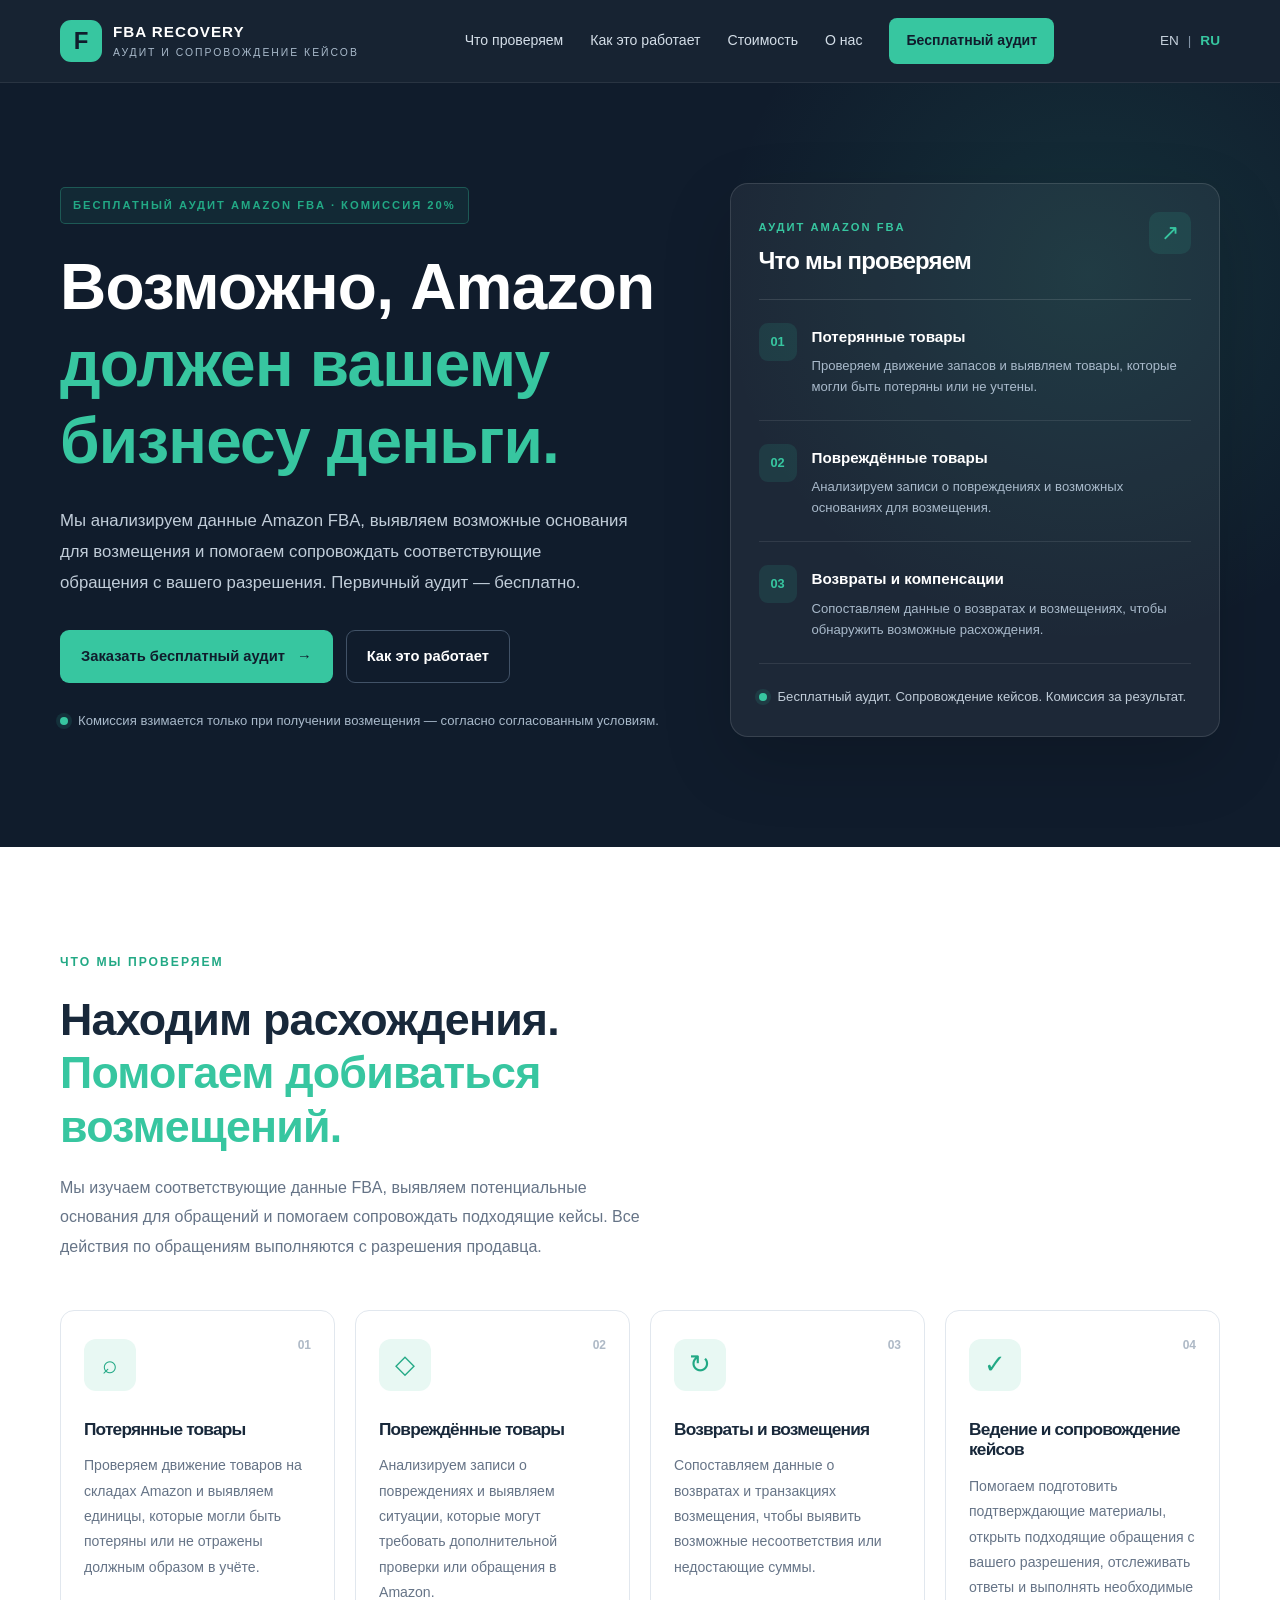
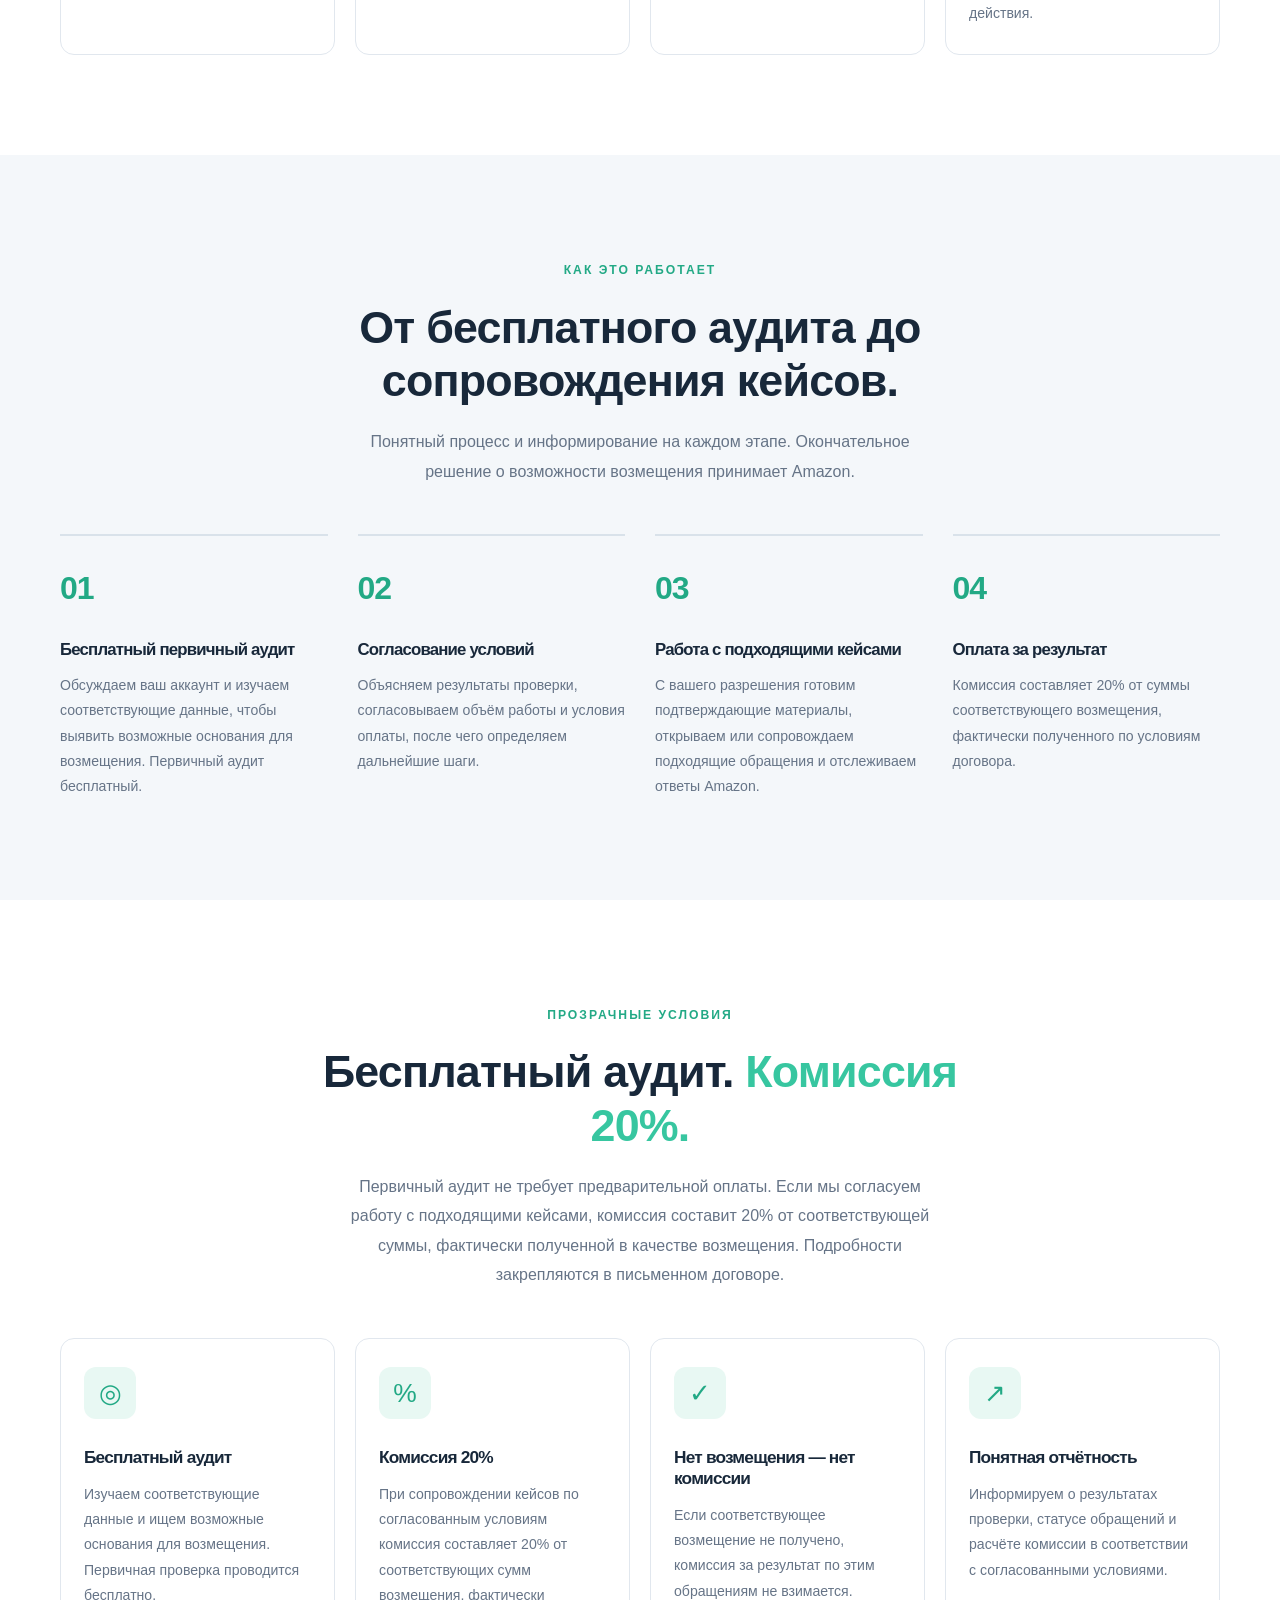
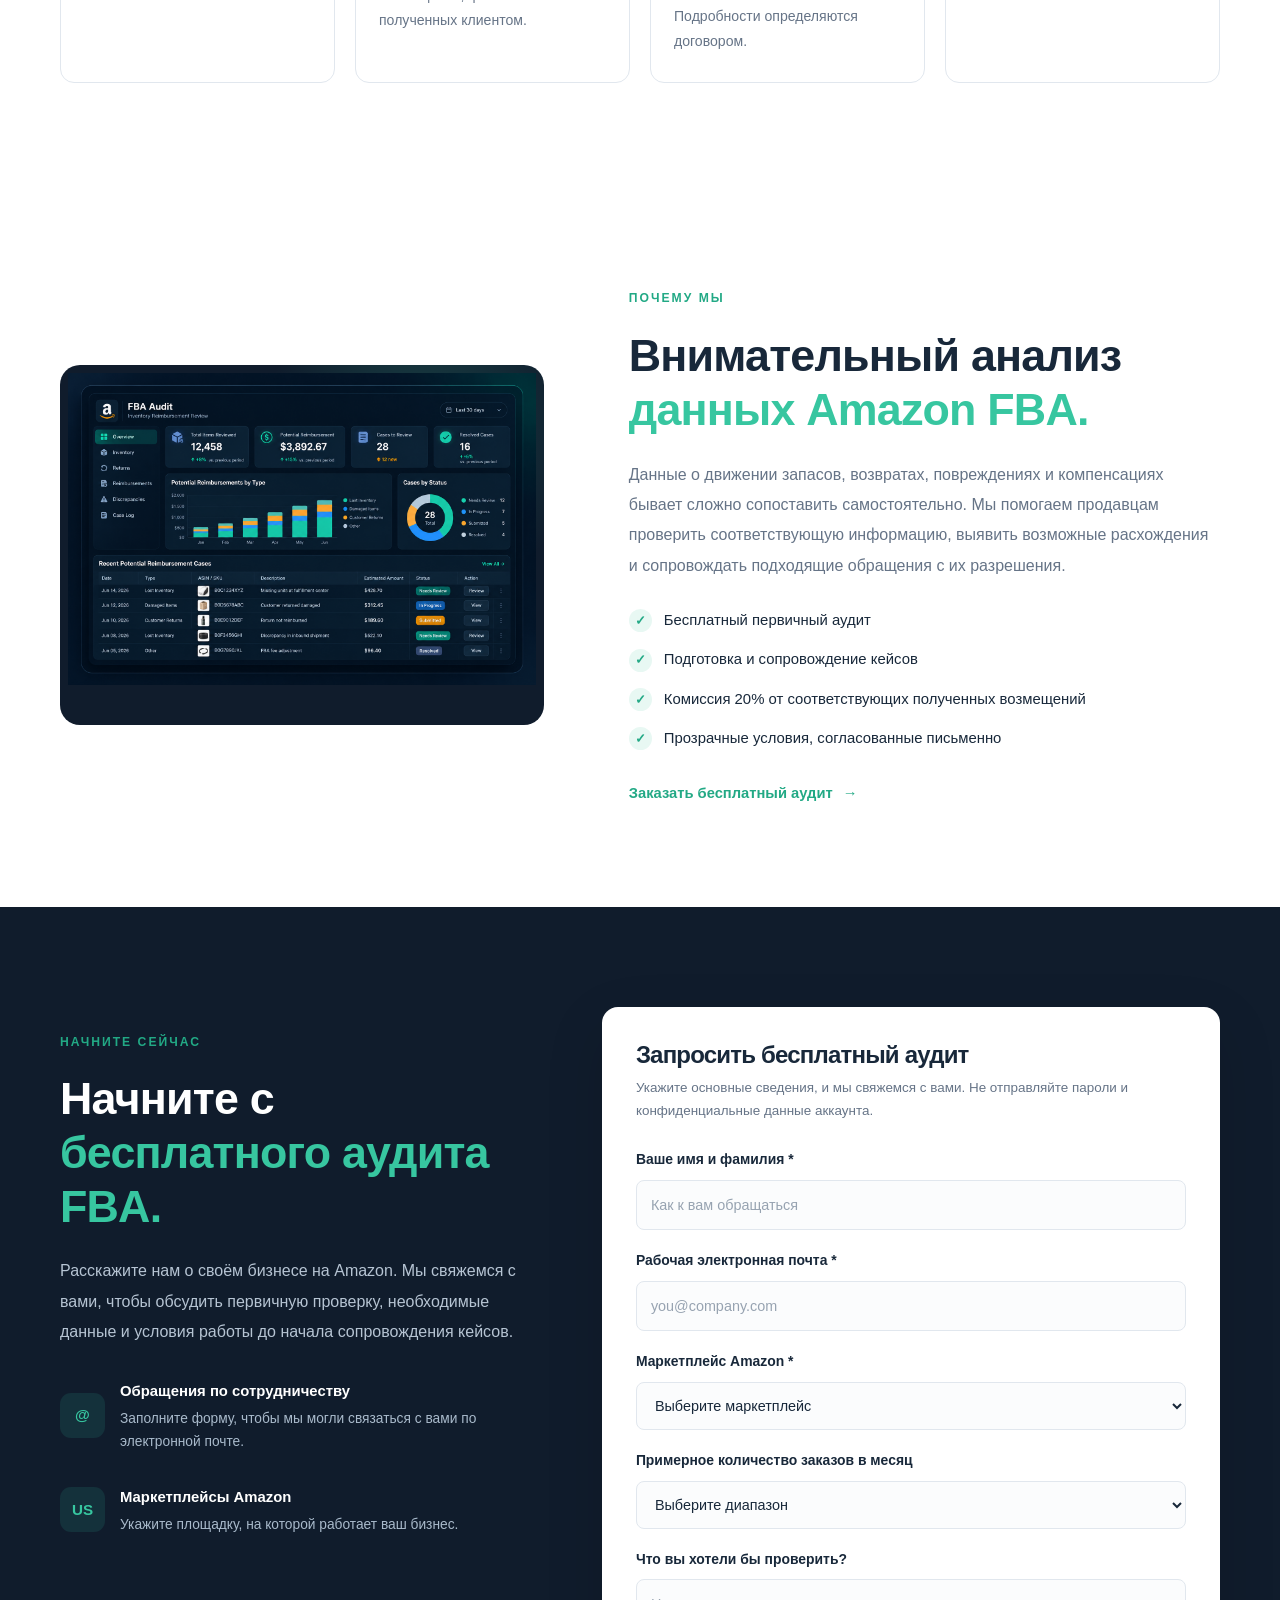
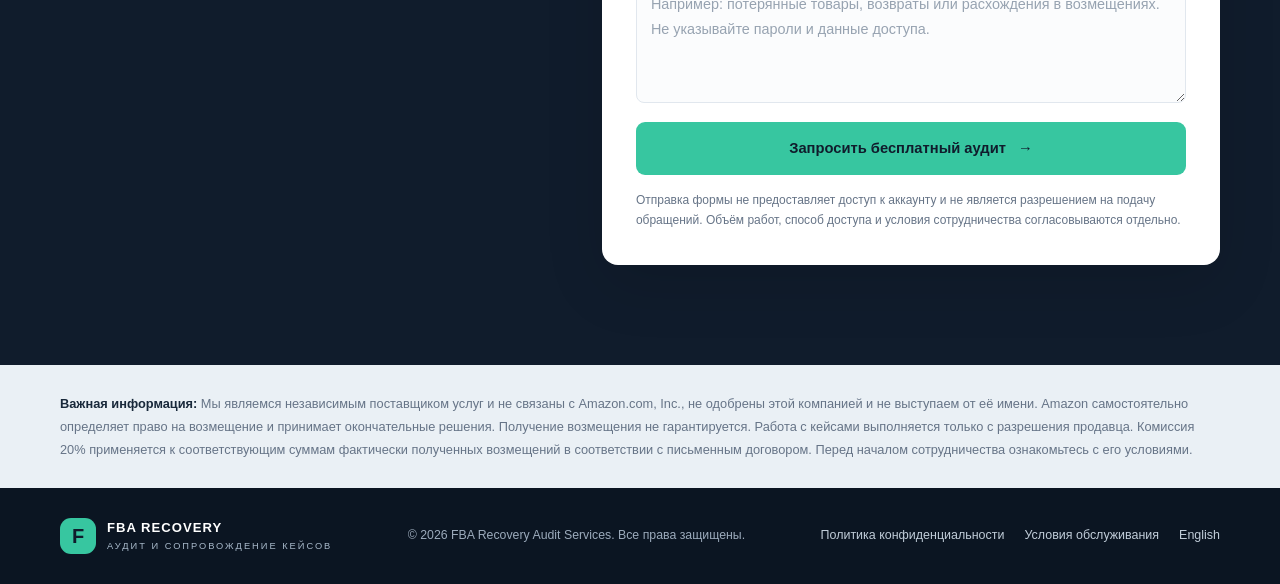
==== ru.html @ f64773dc "Initial commit" ====
<!DOCTYPE html>
<html lang="ru">
<head>
  <meta charset="UTF-8">
  <meta name="viewport" content="width=device-width, initial-scale=1.0">

  <title>Возмещение средств Amazon FBA | Бесплатный аудит</title>

  <meta
    name="description"
    content="Бесплатный аудит Amazon FBA на предмет возможных возмещений. Анализируем складские расхождения, помогаем готовить и сопровождать кейсы. Комиссия 20% от фактически полученного возмещения."
  >

  <meta name="theme-color" content="#101c2c">

  <link rel="stylesheet" href="style.css">
</head>

<body>

  <!-- HEADER -->
  <header class="header">
    <div class="container header__inner">

      <a href="ru.html" class="logo" aria-label="Главная страница FBA Recovery">
        <span class="logo__icon">F</span>

        <span class="logo__text">
          <strong>FBA RECOVERY</strong>
          <small>АУДИТ И СОПРОВОЖДЕНИЕ КЕЙСОВ</small>
        </span>
      </a>

      <nav class="nav" aria-label="Главная навигация">
        <a href="#services">Что проверяем</a>
        <a href="#process">Как это работает</a>
        <a href="#pricing">Стоимость</a>
        <a href="#about">О нас</a>
        <a href="#contact" class="nav__cta">Бесплатный аудит</a>
      </nav>

      <div class="language-switch" aria-label="Выбор языка">
        <a href="index.html">EN</a>

        <span>|</span>

        <a
          href="ru.html"
          class="language-switch__active"
          aria-current="page"
        >RU</a>
      </div>

    </div>
  </header>


  <main>

    <!-- HERO -->
    <section class="hero">
      <div class="container hero__grid">

        <div class="hero__content">

          <span class="eyebrow">
            БЕСПЛАТНЫЙ АУДИТ AMAZON FBA · КОМИССИЯ 20%
          </span>

          <h1>
            Возможно, Amazon
            <span>должен вашему бизнесу деньги.</span>
          </h1>

          <p class="hero__description">
            Мы анализируем данные Amazon FBA, выявляем возможные
            основания для возмещения и помогаем сопровождать
            соответствующие обращения с вашего разрешения.
            Первичный аудит — бесплатно.
          </p>

          <div class="hero__actions">
            <a href="#contact" class="button button--primary">
              Заказать бесплатный аудит
              <span aria-hidden="true">→</span>
            </a>

            <a href="#process" class="button button--secondary">
              Как это работает
            </a>
          </div>

          <div class="hero__note">
            <span class="status-dot"></span>

            Комиссия взимается только при получении
            возмещения — согласно согласованным условиям.
          </div>

        </div>


        <!-- AUDIT SUMMARY CARD -->
        <div class="hero-card">

          <div class="hero-card__top">
            <div>
              <span class="hero-card__label">
                АУДИТ AMAZON FBA
              </span>

              <h2>Что мы проверяем</h2>
            </div>

            <span class="hero-card__icon" aria-hidden="true">↗</span>
          </div>


          <div class="audit-item">
            <span class="audit-item__icon">01</span>

            <div class="audit-item__content">
              <strong>Потерянные товары</strong>

              <p>
                Проверяем движение запасов и выявляем товары,
                которые могли быть потеряны или не учтены.
              </p>
            </div>
          </div>


          <div class="audit-item">
            <span class="audit-item__icon">02</span>

            <div class="audit-item__content">
              <strong>Повреждённые товары</strong>

              <p>
                Анализируем записи о повреждениях и возможных
                основаниях для возмещения.
              </p>
            </div>
          </div>


          <div class="audit-item">
            <span class="audit-item__icon">03</span>

            <div class="audit-item__content">
              <strong>Возвраты и компенсации</strong>

              <p>
                Сопоставляем данные о возвратах и возмещениях,
                чтобы обнаружить возможные расхождения.
              </p>
            </div>
          </div>


          <div class="hero-card__footer">
            <span class="status-dot"></span>

            Бесплатный аудит. Сопровождение кейсов. Комиссия за результат.
          </div>

        </div>

      </div>

      
    
    </section>



    <!-- SERVICES -->
    <section class="section services" id="services">
      <div class="container">

        <div class="section-heading">
          <span class="eyebrow">ЧТО МЫ ПРОВЕРЯЕМ</span>

          <h2>
            Находим расхождения.
            <span>Помогаем добиваться возмещений.</span>
          </h2>

          <p>
            Мы изучаем соответствующие данные FBA, выявляем
            потенциальные основания для обращений и помогаем
            сопровождать подходящие кейсы. Все действия по
            обращениям выполняются с разрешения продавца.
          </p>
        </div>


        <div class="services__grid">

          <article class="service-card">
            <span class="service-card__number">01</span>

            <div class="service-card__icon" aria-hidden="true">⌕</div>

            <h3>Потерянные товары</h3>

            <p>
              Проверяем движение товаров на складах Amazon
              и выявляем единицы, которые могли быть потеряны
              или не отражены должным образом в учёте.
            </p>
          </article>


          <article class="service-card">
            <span class="service-card__number">02</span>

            <div class="service-card__icon" aria-hidden="true">◇</div>

            <h3>Повреждённые товары</h3>

            <p>
              Анализируем записи о повреждениях и выявляем
              ситуации, которые могут требовать дополнительной
              проверки или обращения в Amazon.
            </p>
          </article>


          <article class="service-card">
            <span class="service-card__number">03</span>

            <div class="service-card__icon" aria-hidden="true">↻</div>

            <h3>Возвраты и возмещения</h3>

            <p>
              Сопоставляем данные о возвратах и транзакциях
              возмещения, чтобы выявить возможные несоответствия
              или недостающие суммы.
            </p>
          </article>


          <article class="service-card">
            <span class="service-card__number">04</span>

            <div class="service-card__icon" aria-hidden="true">✓</div>

            <h3>Ведение и сопровождение кейсов</h3>

            <p>
              Помогаем подготовить подтверждающие материалы,
              открыть подходящие обращения с вашего разрешения,
              отслеживать ответы и выполнять необходимые действия.
            </p>
          </article>

        </div>
      </div>
    </section>



    <!-- HOW IT WORKS -->
    <section class="section process" id="process">
      <div class="container">

        <div class="section-heading section-heading--center">
          <span class="eyebrow">КАК ЭТО РАБОТАЕТ</span>

          <h2>От бесплатного аудита до сопровождения кейсов.</h2>

          <p>
            Понятный процесс и информирование на каждом этапе.
            Окончательное решение о возможности возмещения
            принимает Amazon.
          </p>
        </div>


        <div class="process__grid">

          <article class="process-step">
            <span class="process-step__number">01</span>

            <h3>Бесплатный первичный аудит</h3>

            <p>
              Обсуждаем ваш аккаунт и изучаем соответствующие
              данные, чтобы выявить возможные основания
              для возмещения. Первичный аудит бесплатный.
            </p>
          </article>


          <article class="process-step">
            <span class="process-step__number">02</span>

            <h3>Согласование условий</h3>

            <p>
              Объясняем результаты проверки, согласовываем
              объём работы и условия оплаты, после чего
              определяем дальнейшие шаги.
            </p>
          </article>


          <article class="process-step">
            <span class="process-step__number">03</span>

            <h3>Работа с подходящими кейсами</h3>

            <p>
              С вашего разрешения готовим подтверждающие
              материалы, открываем или сопровождаем подходящие
              обращения и отслеживаем ответы Amazon.
            </p>
          </article>


          <article class="process-step">
            <span class="process-step__number">04</span>

            <h3>Оплата за результат</h3>

            <p>
              Комиссия составляет 20% от суммы соответствующего
              возмещения, фактически полученного по условиям
              договора.
            </p>
          </article>

        </div>
      </div>
    </section>



    <!-- PRICING -->
    <section class="section services" id="pricing">
      <div class="container">

        <div class="section-heading section-heading--center">
          <span class="eyebrow">ПРОЗРАЧНЫЕ УСЛОВИЯ</span>

          <h2>
            Бесплатный аудит.
            <span>Комиссия 20%.</span>
          </h2>

          <p>
            Первичный аудит не требует предварительной оплаты.
            Если мы согласуем работу с подходящими кейсами,
            комиссия составит 20% от соответствующей суммы,
            фактически полученной в качестве возмещения.
            Подробности закрепляются в письменном договоре.
          </p>
        </div>


        <div class="services__grid">

          <article class="service-card">
            <div class="service-card__icon" aria-hidden="true">◎</div>

            <h3>Бесплатный аудит</h3>

            <p>
              Изучаем соответствующие данные и ищем возможные
              основания для возмещения. Первичная проверка
              проводится бесплатно.
            </p>
          </article>


          <article class="service-card">
            <div class="service-card__icon" aria-hidden="true">%</div>

            <h3>Комиссия 20%</h3>

            <p>
              При сопровождении кейсов по согласованным условиям
              комиссия составляет 20% от соответствующих сумм
              возмещения, фактически полученных клиентом.
            </p>
          </article>


          <article class="service-card">
            <div class="service-card__icon" aria-hidden="true">✓</div>

            <h3>Нет возмещения — нет комиссии</h3>

            <p>
              Если соответствующее возмещение не получено,
              комиссия за результат по этим обращениям
              не взимается. Подробности определяются договором.
            </p>
          </article>


          <article class="service-card">
            <div class="service-card__icon" aria-hidden="true">↗</div>

            <h3>Понятная отчётность</h3>

            <p>
              Информируем о результатах проверки, статусе
              обращений и расчёте комиссии в соответствии
              с согласованными условиями.
            </p>
          </article>

        </div>
      </div>
    </section>



    <!-- ABOUT -->
    <section class="section about" id="about">
      <div class="container about__grid">

        <div class="about__visual">
          <img
            src="images/Audit.png"
            alt="Иллюстрация аналитической панели для аудита возмещений Amazon FBA"
            class="about__image"
            loading="lazy"
          >
        </div>


        <div class="about__content">

          <span class="eyebrow">ПОЧЕМУ МЫ</span>

          <h2>
            Внимательный анализ
            <span>данных Amazon FBA.</span>
          </h2>

          <p>
            Данные о движении запасов, возвратах, повреждениях
            и компенсациях бывает сложно сопоставить самостоятельно.
            Мы помогаем продавцам проверить соответствующую
            информацию, выявить возможные расхождения и
            сопровождать подходящие обращения с их разрешения.
          </p>


          <ul class="benefits-list">
            <li>
              <span class="benefits-list__check">✓</span>
              Бесплатный первичный аудит
            </li>

            <li>
              <span class="benefits-list__check">✓</span>
              Подготовка и сопровождение кейсов
            </li>

            <li>
              <span class="benefits-list__check">✓</span>
              Комиссия 20% от соответствующих полученных возмещений
            </li>

            <li>
              <span class="benefits-list__check">✓</span>
              Прозрачные условия, согласованные письменно
            </li>
          </ul>


          <a href="#contact" class="text-link">
            Заказать бесплатный аудит
            <span aria-hidden="true">→</span>
          </a>

        </div>
      </div>
    </section>



    <!-- CONTACT -->
    <section class="section contact" id="contact">
      <div class="container contact__grid">

        <div class="contact__content">

          <span class="eyebrow">НАЧНИТЕ СЕЙЧАС</span>

          <h2>
            Начните с
            <span>бесплатного аудита FBA.</span>
          </h2>

          <p>
            Расскажите нам о своём бизнесе на Amazon.
            Мы свяжемся с вами, чтобы обсудить первичную
            проверку, необходимые данные и условия работы
            до начала сопровождения кейсов.
          </p>


          <div class="contact__detail">
            <span class="contact__detail-icon" aria-hidden="true">@</span>

            <div>
              <strong>Обращения по сотрудничеству</strong>

              <p>
                Заполните форму, чтобы мы могли связаться
                с вами по электронной почте.
              </p>
            </div>
          </div>


          <div class="contact__detail">
            <span class="contact__detail-icon" aria-hidden="true">US</span>

            <div>
              <strong>Маркетплейсы Amazon</strong>

              <p>
                Укажите площадку, на которой работает ваш бизнес.
              </p>
            </div>
          </div>

        </div>



        <form
          class="contact-form"
          name="audit-inquiry-ru"
          method="POST"
          data-netlify="true"
          action="/thank-you.html"
        >

          <input
            type="hidden"
            name="form-name"
            value="audit-inquiry-ru"
          >

          <h3>Запросить бесплатный аудит</h3>

          <p class="contact-form__intro">
            Укажите основные сведения, и мы свяжемся с вами.
            Не отправляйте пароли и конфиденциальные данные аккаунта.
          </p>


          <div class="form-group">
            <label for="name">Ваше имя и фамилия *</label>

            <input
              type="text"
              id="name"
              name="name"
              placeholder="Как к вам обращаться"
              autocomplete="name"
              required
            >
          </div>


          <div class="form-group">
            <label for="email">Рабочая электронная почта *</label>

            <input
              type="email"
              id="email"
              name="email"
              placeholder="you@company.com"
              autocomplete="email"
              required
            >
          </div>


          <div class="form-group">
            <label for="marketplace">Маркетплейс Amazon *</label>

            <select id="marketplace" name="marketplace" required>
              <option value="" disabled selected>
                Выберите маркетплейс
              </option>

              <option value="Amazon US">Amazon США</option>
              <option value="Amazon Canada">Amazon Канада</option>
              <option value="Amazon Europe">Amazon Европа</option>
              <option value="Other">Другой</option>
            </select>
          </div>


          <div class="form-group">
            <label for="volume">
              Примерное количество заказов в месяц
            </label>

            <select id="volume" name="monthly-order-volume">
              <option value="">Выберите диапазон</option>
              <option value="Under 500">Менее 500 заказов</option>
              <option value="500-2000">От 500 до 2 000 заказов</option>
              <option value="2000+">Более 2 000 заказов</option>
            </select>
          </div>


          <div class="form-group">
            <label for="message">
              Что вы хотели бы проверить?
            </label>

            <textarea
              id="message"
              name="message"
              rows="4"
              placeholder="Например: потерянные товары, возвраты или расхождения в возмещениях. Не указывайте пароли и данные доступа."
            ></textarea>
          </div>


          <button
            type="submit"
            class="button button--primary button--full"
          >
            Запросить бесплатный аудит
            <span aria-hidden="true">→</span>
          </button>


          <p class="contact-form__privacy">
            Отправка формы не предоставляет доступ к аккаунту
            и не является разрешением на подачу обращений.
            Объём работ, способ доступа и условия сотрудничества
            согласовываются отдельно.
          </p>

        </form>

      </div>
    </section>



    <!-- DISCLAIMER -->
    <section class="disclaimer">
      <div class="container">

        <p>
          <strong>Важная информация:</strong>
          Мы являемся независимым поставщиком услуг и не связаны
          с Amazon.com, Inc., не одобрены этой компанией и не
          выступаем от её имени. Amazon самостоятельно определяет
          право на возмещение и принимает окончательные решения.
          Получение возмещения не гарантируется. Работа с кейсами
          выполняется только с разрешения продавца. Комиссия 20%
          применяется к соответствующим суммам фактически полученных
          возмещений в соответствии с письменным договором.
          Перед началом сотрудничества ознакомьтесь с его условиями.
        </p>

      </div>
    </section>

  </main>



  <!-- FOOTER -->
  <footer class="footer">
    <div class="container footer__inner">

      <a
        href="ru.html"
        class="logo logo--footer"
        aria-label="Главная страница FBA Recovery"
      >
        <span class="logo__icon">F</span>

        <span class="logo__text">
          <strong>FBA RECOVERY</strong>
          <small>АУДИТ И СОПРОВОЖДЕНИЕ КЕЙСОВ</small>
        </span>
      </a>


      <p class="footer__copyright">
        © <span id="year">2026</span>
        FBA Recovery Audit Services. Все права защищены.
      </p>


      <div class="footer__links">
        <a href="privacy-policy.html">Политика конфиденциальности</a>
        <a href="terms.html">Условия обслуживания</a>
        <a href="index.html">English</a>
      </div>

    </div>
  </footer>



  <script>
    document.getElementById("year").textContent =
      new Date().getFullYear();
  </script>
<script src="main.js"></script>
</body>
</html>
---- style.css ----
/* =========================
   1. Variables and reset
========================= */

:root {
  --color-bg: #101c2c;
  --color-bg-light: #16263a;
  --color-primary: #37c6a0;
  --color-primary-dark: #22a985;
  --color-text: #18283a;
  --color-muted: #667487;
  --color-white: #ffffff;
  --color-light: #f4f7fa;
  --color-border: #e1e7ee;

  --container-width: 1160px;
  --radius: 14px;
  --shadow: 0 12px 36px rgba(16, 28, 44, 0.08);
}

* {
  margin: 0;
  padding: 0;
  box-sizing: border-box;
}

html {
  scroll-behavior: smooth;
  scroll-padding-top: 90px;
}

body {
  font-family: Inter, -apple-system, BlinkMacSystemFont, "Segoe UI",
    Roboto, Arial, sans-serif;
  color: var(--color-text);
  background: var(--color-white);
  line-height: 1.7;
  -webkit-font-smoothing: antialiased;
}

a {
  color: inherit;
  text-decoration: none;
}

button,
input,
select,
textarea {
  font: inherit;
}

button,
a,
input,
select,
textarea {
  -webkit-tap-highlight-color: transparent;
}

button:focus-visible,
a:focus-visible,
input:focus-visible,
select:focus-visible,
textarea:focus-visible {
  outline: 3px solid rgba(55, 198, 160, 0.6);
  outline-offset: 3px;
}

img {
  display: block;
  max-width: 100%;
}

.container {
  width: min(var(--container-width), calc(100% - 48px));
  margin-inline: auto;
}

.section {
  padding: 100px 0;
}

.eyebrow {
  display: inline-block;
  color: var(--color-primary-dark);
  font-size: 0.76rem;
  font-weight: 800;
  letter-spacing: 2px;
  text-transform: uppercase;
  margin-bottom: 20px;
}

h1,
h2,
h3 {
  line-height: 1.2;
  letter-spacing: -0.8px;
}

h1 {
  font-size: clamp(2.6rem, 5vw, 4.35rem);
  font-weight: 800;
}

h2 {
  font-size: clamp(2rem, 3.5vw, 3rem);
  font-weight: 750;
}

h3 {
  font-size: 1.2rem;
  font-weight: 700;
}

p {
  color: var(--color-muted);
}

h1 span,
h2 span {
  color: var(--color-primary);
}

/* =========================
   2. Header
========================= */

.header {
  position: sticky;
  top: 0;
  z-index: 100;
  background: rgba(16, 28, 44, 0.97);
  backdrop-filter: blur(12px);
  border-bottom: 1px solid rgba(255, 255, 255, 0.08);
}

.header__inner {
  min-height: 82px;
  display: flex;
  align-items: center;
  justify-content: space-between;
  gap: 28px;
}

.logo {
  display: inline-flex;
  align-items: center;
  gap: 11px;
  flex-shrink: 0;
}

.logo__icon {
  width: 42px;
  height: 42px;
  display: grid;
  place-items: center;
  border-radius: 11px;
  background: var(--color-primary);
  color: var(--color-bg);
  font-size: 1.5rem;
  font-weight: 900;
}

.logo__text {
  display: flex;
  flex-direction: column;
  line-height: 1.3;
}

.logo__text strong {
  color: var(--color-white);
  font-size: 0.95rem;
  letter-spacing: 1px;
}

.logo__text small {
  margin-top: 4px;
  color: #a9bacb;
  font-size: 0.65rem;
  letter-spacing: 2px;
}

.nav {
  display: flex;
  align-items: center;
  gap: 27px;
}

.nav a {
  color: #d4dee8;
  font-size: 0.88rem;
  transition: color 0.2s ease;
}

.nav a:hover {
  color: var(--color-primary);
}

.nav .nav__cta {
  padding: 11px 17px;
  color: var(--color-bg);
  background: var(--color-primary);
  border-radius: 8px;
  font-weight: 700;
}

.nav .nav__cta:hover {
  color: var(--color-bg);
  background: #65dbbc;
}

.language-switch {
  display: flex;
  align-items: center;
  gap: 9px;
  color: #8192a5;
  font-size: 0.85rem;
  flex-shrink: 0;
}

.language-switch a {
  color: #c5d0dc;
}

.language-switch a:hover,
.language-switch .language-switch__active {
  color: var(--color-primary);
  font-weight: 800;
}

/* =========================
   3. Hero
========================= */

.hero {
  padding: 100px 0 110px;
  color: var(--color-white);
  background:
    radial-gradient(
      circle at 85% 25%,
      rgba(55, 198, 160, 0.12),
      transparent 30%
    ),
    var(--color-bg);
  overflow: hidden;
}

.hero__grid {
  display: grid;
  grid-template-columns: 1.1fr 0.9fr;
  align-items: center;
  gap: 70px;
}

.hero .eyebrow {
  padding: 8px 12px;
  border: 1px solid rgba(55, 198, 160, 0.3);
  border-radius: 5px;
  background: rgba(55, 198, 160, 0.08);
  font-size: 0.7rem;
  margin-bottom: 25px;
}

.hero h1 {
  max-width: 680px;
}

.hero__description {
  max-width: 570px;
  margin-top: 25px;
  color: #c1cdd9;
  font-size: 1.05rem;
  line-height: 1.85;
}

.hero__actions {
  display: flex;
  flex-wrap: wrap;
  gap: 13px;
  margin-top: 32px;
}

.button {
  display: inline-flex;
  align-items: center;
  justify-content: center;
  gap: 12px;
  min-height: 50px;
  padding: 13px 20px;
  border: 1px solid transparent;
  border-radius: 9px;
  font-size: 0.92rem;
  font-weight: 750;
  cursor: pointer;
  transition:
    transform 0.2s ease,
    background 0.2s ease,
    border-color 0.2s ease;
}

.button:hover {
  transform: translateY(-2px);
}

.button--primary {
  background: var(--color-primary);
  color: var(--color-bg);
}

.button--primary:hover {
  background: #65dbbc;
}

.button--secondary {
  color: var(--color-white);
  border-color: #415267;
  background: transparent;
}

.button--secondary:hover {
  border-color: var(--color-primary);
}

.button--full {
  width: 100%;
}

.hero__note {
  display: flex;
  align-items: center;
  gap: 10px;
  margin-top: 27px;
  color: #a9bacb;
  font-size: 0.82rem;
}

.status-dot {
  width: 8px;
  height: 8px;
  flex-shrink: 0;
  border-radius: 50%;
  background: var(--color-primary);
  box-shadow: 0 0 0 4px rgba(55, 198, 160, 0.12);
}

/* Hero audit card */

.hero-card {
  padding: 28px;
  border: 1px solid rgba(255, 255, 255, 0.12);
  border-radius: 18px;
  background: rgba(255, 255, 255, 0.055);
  box-shadow: 0 25px 70px rgba(0, 0, 0, 0.16);
}

.hero-card__top {
  display: flex;
  align-items: flex-start;
  justify-content: space-between;
  padding-bottom: 23px;
  border-bottom: 1px solid rgba(255, 255, 255, 0.12);
}

.hero-card__label {
  color: var(--color-primary);
  font-size: 0.7rem;
  font-weight: 800;
  letter-spacing: 2px;
}

.hero-card__top h2 {
  margin-top: 8px;
  font-size: 1.5rem;
  color: var(--color-white);
}

.hero-card__icon {
  display: grid;
  place-items: center;
  width: 42px;
  height: 42px;
  border-radius: 10px;
  background: rgba(55, 198, 160, 0.12);
  color: var(--color-primary);
  font-size: 1.4rem;
}

.audit-item {
  display: flex;
  align-items: flex-start;
  gap: 15px;
  padding: 23px 0;
  border-bottom: 1px solid rgba(255, 255, 255, 0.09);
}

.audit-item__icon {
  display: grid;
  place-items: center;
  width: 38px;
  height: 38px;
  flex-shrink: 0;
  border-radius: 9px;
  background: rgba(55, 198, 160, 0.12);
  color: var(--color-primary);
  font-size: 0.8rem;
  font-weight: 800;
}

.audit-item__content strong {
  color: var(--color-white);
  font-size: 0.95rem;
}

.audit-item__content p {
  margin-top: 5px;
  color: #a9bacb;
  font-size: 0.82rem;
  line-height: 1.6;
}

.hero-card__footer {
  display: flex;
  align-items: center;
  gap: 11px;
  padding-top: 22px;
  color: #c1cdd9;
  font-size: 0.82rem;
}

/* =========================
   4. Section headings
========================= */

.section-heading {
  max-width: 690px;
  margin-bottom: 48px;
}

.section-heading h2 {
  margin-bottom: 19px;
}

.section-heading > p {
  max-width: 600px;
  font-size: 1rem;
  line-height: 1.85;
}

.section-heading--center {
  margin-inline: auto;
  text-align: center;
}

.section-heading--center > p {
  margin-inline: auto;
}

/* =========================
   5. Services
========================= */

.services {
  background: var(--color-white);
}

.services__grid {
  display: grid;
  grid-template-columns: repeat(4, minmax(0, 1fr));
  gap: 20px;
}

.service-card {
  position: relative;
  min-height: 275px;
  padding: 28px 23px;
  border: 1px solid var(--color-border);
  border-radius: var(--radius);
  background: var(--color-white);
  transition:
    transform 0.25s ease,
    box-shadow 0.25s ease,
    border-color 0.25s ease;
}

.service-card:hover {
  transform: translateY(-5px);
  border-color: rgba(55, 198, 160, 0.7);
  box-shadow: var(--shadow);
}

.service-card__number {
  position: absolute;
  top: 24px;
  right: 23px;
  color: #aeb9c6;
  font-size: 0.75rem;
  font-weight: 800;
}

.service-card__icon {
  display: grid;
  place-items: center;
  width: 52px;
  height: 52px;
  margin-bottom: 28px;
  border-radius: 12px;
  background: #e8f8f3;
  color: var(--color-primary-dark);
  font-size: 1.65rem;
}

.service-card h3 {
  margin-bottom: 14px;
  font-size: 1.08rem;
}

.service-card p {
  font-size: 0.88rem;
  line-height: 1.8;
}

/* =========================
   6. Process
========================= */

.process {
  background: var(--color-light);
}

.process__grid {
  display: grid;
  grid-template-columns: repeat(4, minmax(0, 1fr));
  gap: 30px;
}

.process-step {
  position: relative;
  padding-top: 25px;
  border-top: 2px solid #d9e2ea;
}

.process-step__number {
  display: inline-block;
  margin-bottom: 24px;
  color: var(--color-primary-dark);
  font-size: 2rem;
  font-weight: 850;
  letter-spacing: -1px;
}

.process-step h3 {
  margin-bottom: 13px;
  font-size: 1.05rem;
}

.process-step p {
  font-size: 0.88rem;
  line-height: 1.8;
}

/* =========================
   7. About
========================= */

.about {
  background: var(--color-white);
}

.about__grid {
  display: grid;
  grid-template-columns: 0.9fr 1.1fr;
  align-items: center;
  gap: 85px;
}

.about__visual {
  min-height: 360px;
  padding: 8px;
  border-radius: 20px;
  background:
    radial-gradient(
      circle at 75% 20%,
      rgba(55, 198, 160, 0.23),
      transparent 35%
    ),
    var(--color-bg);
}

.about__visual-inner {
  min-height: 354px;
  display: flex;
  flex-direction: column;
  align-items: center;
  justify-content: center;
  border: 1px solid rgba(255, 255, 255, 0.16);
  border-radius: 13px;
}

.about__symbol {
  display: grid;
  place-items: center;
  width: 115px;
  height: 115px;
  border-radius: 28px;
  background: var(--color-primary);
  color: var(--color-bg);
  font-size: 5rem;
  font-weight: 900;
  box-shadow: 0 15px 45px rgba(55, 198, 160, 0.18);
}



.about__content h2 {
  margin-bottom: 23px;
}

.about__content > p {
  margin-bottom: 27px;
  line-height: 1.9;
}

.benefits-list {
  display: grid;
  gap: 14px;
  margin-bottom: 28px;
  list-style: none;
}

.benefits-list li {
  display: flex;
  align-items: center;
  gap: 12px;
  font-size: 0.93rem;
}

.benefits-list__check {
  display: grid;
  place-items: center;
  width: 23px;
  height: 23px;
  flex-shrink: 0;
  border-radius: 50%;
  background: #e8f8f3;
  color: var(--color-primary-dark);
  font-size: 0.8rem;
  font-weight: 800;
}

.text-link {
  display: inline-flex;
  align-items: center;
  gap: 10px;
  color: var(--color-primary-dark);
  font-size: 0.92rem;
  font-weight: 800;
}

.text-link:hover {
  color: var(--color-text);
}

/* =========================
   8. Contact
========================= */

.contact {
  background: var(--color-bg);
}

.contact__grid {
  display: grid;
  grid-template-columns: 0.85fr 1.15fr;
  align-items: start;
  gap: 85px;
}

.contact__content {
  padding-top: 20px;
}

.contact__content h2 {
  color: var(--color-white);
  margin-bottom: 23px;
}

.contact__content > p {
  color: #b6c4d3;
  line-height: 1.9;
}

.contact__detail {
  display: flex;
  align-items: center;
  gap: 15px;
  margin-top: 29px;
}

.contact__detail-icon {
  display: grid;
  place-items: center;
  width: 45px;
  height: 45px;
  flex-shrink: 0;
  border-radius: 11px;
  background: rgba(55, 198, 160, 0.12);
  color: var(--color-primary);
  font-size: 0.95rem;
  font-weight: 800;
}

.contact__detail strong {
  color: var(--color-white);
  font-size: 0.93rem;
}

.contact__detail p {
  margin-top: 3px;
  color: #a9bacb;
  font-size: 0.86rem;
}

/* Contact form */

.contact-form {
  padding: 34px;
  border-radius: 16px;
  background: var(--color-white);
  box-shadow: 0 20px 60px rgba(0, 0, 0, 0.12);
}

.contact-form h3 {
  font-size: 1.5rem;
}

.contact-form__intro {
  margin-top: 8px;
  margin-bottom: 25px;
  font-size: 0.84rem;
}

.form-group {
  display: flex;
  flex-direction: column;
  gap: 8px;
  margin-bottom: 19px;
}

.form-group label {
  color: var(--color-text);
  font-size: 0.87rem;
  font-weight: 700;
}

.form-group input,
.form-group select,
.form-group textarea {
  width: 100%;
  min-height: 48px;
  padding: 12px 14px;
  border: 1px solid var(--color-border);
  border-radius: 8px;
  background: #fbfcfd;
  color: var(--color-text);
  font-size: 0.9rem;
  transition:
    border-color 0.2s ease,
    box-shadow 0.2s ease;
}

.form-group input::placeholder,
.form-group textarea::placeholder {
  color: #97a3b1;
}

.form-group input:focus,
.form-group select:focus,
.form-group textarea:focus {
  outline: none;
  border-color: var(--color-primary-dark);
  box-shadow: 0 0 0 3px rgba(55, 198, 160, 0.12);
}

.form-group textarea {
  resize: vertical;
  min-height: 110px;
}

.contact-form__privacy {
  margin-top: 15px;
  font-size: 0.75rem;
  line-height: 1.7;
}

/* =========================
   9. Disclaimer
========================= */

.disclaimer {
  padding: 27px 0;
  background: #eaf0f5;
}

.disclaimer p {
  font-size: 0.8rem;
  line-height: 1.8;
}

.disclaimer strong {
  color: var(--color-text);
}

/* =========================
   10. Footer
========================= */

.footer {
  padding: 30px 0;
  background: #0b1522;
}

.footer__inner {
  display: flex;
  align-items: center;
  justify-content: space-between;
  gap: 25px;
  flex-wrap: wrap;
}

.logo--footer .logo__icon {
  width: 36px;
  height: 36px;
  font-size: 1.25rem;
}

.logo--footer .logo__text strong {
  font-size: 0.82rem;
}

.logo--footer .logo__text small {
  font-size: 0.58rem;
}

.footer__copyright {
  color: #9cabbc;
  font-size: 0.77rem;
}

.footer__links {
  display: flex;
  gap: 20px;
  flex-wrap: wrap;
}

.footer__links a {
  color: #c1cdd9;
  font-size: 0.78rem;
  transition: color 0.2s ease;
}

.footer__links a:hover {
  color: var(--color-primary);
}

/* =========================
   11. Responsive design
========================= */

@media (max-width: 1050px) {
  .nav {
    gap: 16px;
  }

  .nav a {
    font-size: 0.82rem;
  }

  .hero__grid {
    gap: 40px;
  }

  .services__grid {
    grid-template-columns: repeat(2, minmax(0, 1fr));
  }

  .about__grid,
  .contact__grid {
    gap: 45px;
  }
}

@media (max-width: 800px) {
  .header__inner {
    min-height: 75px;
    gap: 14px;
  }

  .nav {
    display: none;
  }

  .hero {
    padding: 75px 0 80px;
  }

  .hero__grid {
    grid-template-columns: 1fr;
    gap: 45px;
  }

  .hero__content {
    max-width: 650px;
  }

  .hero-card {
    max-width: 600px;
    width: 100%;
  }

  .section {
    padding: 75px 0;
  }

  .process__grid {
    grid-template-columns: repeat(2, minmax(0, 1fr));
    gap: 35px 25px;
  }

  .about__grid,
  .contact__grid {
    grid-template-columns: 1fr;
    gap: 40px;
  }

  .about__visual {
    min-height: 320px;
  }

  .about__visual-inner {
    min-height: 284px;
  }

  .contact__content {
    padding-top: 0;
  }

  .contact-form {
    max-width: 650px;
    width: 100%;
  }
}

@media (max-width: 520px) {
  .container {
    width: calc(100% - 32px);
  }

  .header__inner {
    min-height: 70px;
  }

  .logo {
    gap: 8px;
  }

  .logo__icon {
    width: 36px;
    height: 36px;
    font-size: 1.25rem;
  }

  .logo__text strong {
    font-size: 0.78rem;
  }

  .logo__text small {
    font-size: 0.56rem;
    letter-spacing: 1.5px;
  }

  .language-switch {
    gap: 6px;
    font-size: 0.8rem;
  }

  .hero {
    padding: 60px 0;
  }

  h1 {
    font-size: clamp(2.3rem, 10vw, 3.1rem);
  }

  h2 {
    font-size: 2rem;
  }

  .hero__description {
    font-size: 0.95rem;
  }

  .hero__actions {
    flex-direction: column;
  }

  .hero__actions .button {
    width: 100%;
  }

  .hero-card {
    padding: 21px;
  }

  .services__grid,
  .process__grid {
    grid-template-columns: 1fr;
  }

  .service-card {
    min-height: auto;
  }

  .section-heading {
    margin-bottom: 35px;
  }

 
.about__visual {
  min-width: 0;
  overflow: hidden;
  border-radius: 20px;
  background: var(--color-bg);
  box-shadow: 0 20px 50px rgba(16, 28, 44, 0.12);
}

.about__image {
  display: block;
  width: 100%;
  height: auto;
  object-fit: contain;
  border-radius: inherit;
}


  .contact-form {
    padding: 23px 18px;
  }

  .footer__inner {
    flex-direction: column;
    align-items: flex-start;
  }

  .footer__links {
    gap: 13px;
  }
}

/* =========================
   12. Reduced motion
========================= */

@media (prefers-reduced-motion: reduce) {
  *,
  *::before,
  *::after {
    scroll-behavior: auto !important;
    transition-duration: 0.01ms !important;
    animation-duration: 0.01ms !important;
  }
}



/* Back to Top */
.back-to-top {
  position: fixed;
  right: 28px;
  bottom: 28px;
  z-index: 9999;

  display: flex;
  align-items: center;
  justify-content: center;

  width: 48px;
  height: 48px;
  padding: 0;

  border: 1px solid rgba(55, 198, 160, 0.6);
  border-radius: 50%;
  background: #37c6a0;
  color: #101c2c;

  font-size: 28px;
  font-weight: 600;
  line-height: 1;

  cursor: pointer;
  box-shadow: 0 4px 18px rgba(0, 0, 0, 0.25);

  opacity: 0;
  visibility: hidden;
  pointer-events: none;
  transform: translateY(12px);

  transition:
    opacity 0.3s ease,
    visibility 0.3s ease,
    transform 0.3s ease,
    background 0.3s ease;
}

.back-to-top.is-visible {
  opacity: 1;
  visibility: visible;
  pointer-events: auto;
  transform: translateY(0);
}

.back-to-top:hover {
  background: #ffffff;
}

.back-to-top:focus-visible {
  outline: 3px solid #ffffff;
  outline-offset: 4px;
}

@media (max-width: 600px) {
  .back-to-top {
    right: 16px;
    bottom: 18px;
    width: 44px;
    height: 44px;
    font-size: 25px;
  }
}

@media (prefers-reduced-motion: reduce) {
  .back-to-top {
    transition: none;
  }
}
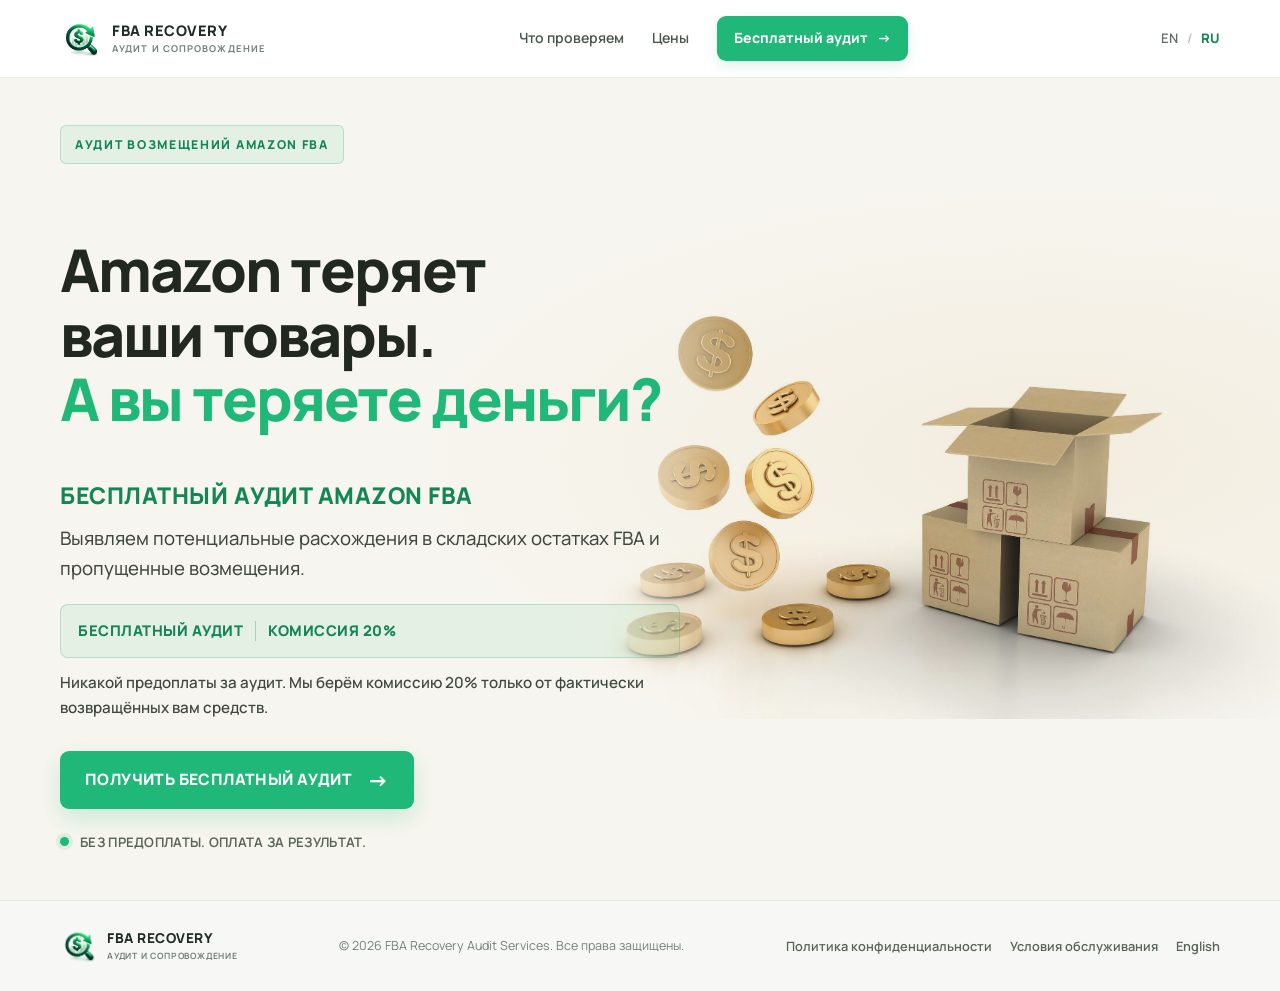
==== commit 5550ecf0: "Поменяла структуру" ====
--- a/ru.html
+++ b/ru.html
@@ -5,718 +5,175 @@
   <meta charset="UTF-8">
   <meta name="viewport" content="width=device-width, initial-scale=1.0">
 
-  <title>Возмещение средств Amazon FBA | Бесплатный аудит</title>
+  <title>Возврат средств Amazon FBA | Бесплатный аудит</title>
 
   <meta
     name="description"
-    content="Бесплатный аудит Amazon FBA на предмет возможных возмещений. Анализируем складские расхождения, помогаем готовить и сопровождать кейсы. Комиссия 20% от фактически полученного возмещения."
+    content="Бесплатный аудит возмещений Amazon FBA. Выявляем потенциальные расхождения в складских остатках и пропущенные возмещения, помогаем подготовить обращения и сопровождаем их рассмотрение с вашего разрешения. Комиссия — 20% от фактически возвращённых средств."
   >
 
   <meta name="theme-color" content="#101c2c">
 
+  <link rel="preconnect" href="https://fonts.googleapis.com">
+  <link rel="preconnect" href="https://fonts.gstatic.com" crossorigin>
+
+  <link
+    href="https://fonts.googleapis.com/css2?family=Manrope:wght@400;500;600;700;800&display=swap"
+    rel="stylesheet"
+  >
+
+  <link rel="stylesheet" href="Styles/hero.css">
   <link rel="stylesheet" href="style.css">
 </head>
 
 <body>
 
-  <!-- HEADER -->
-  <header class="header">
-    <div class="container header__inner">
+<header class="header">
+  <div class="container header__inner">
 
-      <a href="ru.html" class="logo" aria-label="Главная страница FBA Recovery">
-        <span class="logo__icon">F</span>
+    <a href="ru.html" class="logo" aria-label="Главная — FBA Recovery">
+      <img
+        src="images/logo-audit.png"
+        alt=""
+        class="logo__image"
+        aria-hidden="true"
+      >
 
-        <span class="logo__text">
-          <strong>FBA RECOVERY</strong>
-          <small>АУДИТ И СОПРОВОЖДЕНИЕ КЕЙСОВ</small>
+      <span class="logo__text">
+        <strong>FBA RECOVERY</strong>
+        <small>АУДИТ И СОПРОВОЖДЕНИЕ</small>
+      </span>
+    </a>
+
+    <nav class="nav" aria-label="Главная навигация">
+      <a href="services-process.html">Что проверяем</a>
+      <a href="pricing.html">Цены</a>
+      <a href="contact.html" class="nav__cta">
+        Бесплатный аудит
+        <span aria-hidden="true">→</span>
+      </a>
+    </nav>
+
+    <div class="language-switch" aria-label="Выбор языка">
+      <a href="index.html">EN</a>
+      <span aria-hidden="true">/</span>
+      <a
+        href="ru.html"
+        class="language-switch__active"
+        aria-current="page"
+      >RU</a>
+    </div>
+
+  </div>
+</header>
+
+<main>
+
+  <section class="hero">
+    <div class="container hero__inner">
+
+      <div class="hero__content">
+
+        <span class="eyebrow">
+          АУДИТ ВОЗМЕЩЕНИЙ AMAZON FBA
         </span>
-      </a>
 
-      <nav class="nav" aria-label="Главная навигация">
-        <a href="#services">Что проверяем</a>
-        <a href="#process">Как это работает</a>
-        <a href="#pricing">Стоимость</a>
-        <a href="#about">О нас</a>
-        <a href="#contact" class="nav__cta">Бесплатный аудит</a>
-      </nav>
+        <h1 class="hero__title">
+          Amazon теряет ваши товары. 
+          <span>А вы теряете деньги?</span>
+        </h1>
 
-      <div class="language-switch" aria-label="Выбор языка">
-        <a href="index.html">EN</a>
+        <div class="hero__offer">
 
-        <span>|</span>
+          <h2 class="hero__offer-title">
+            БЕСПЛАТНЫЙ АУДИТ AMAZON FBA
+          </h2>
 
-        <a
-          href="ru.html"
-          class="language-switch__active"
-          aria-current="page"
-        >RU</a>
-      </div>
-
-    </div>
-  </header>
-
-
-  <main>
-
-    <!-- HERO -->
-    <section class="hero">
-      <div class="container hero__grid">
-
-        <div class="hero__content">
-
-          <span class="eyebrow">
-            БЕСПЛАТНЫЙ АУДИТ AMAZON FBA · КОМИССИЯ 20%
-          </span>
-
-          <h1>
-            Возможно, Amazon
-            <span>должен вашему бизнесу деньги.</span>
-          </h1>
-
-          <p class="hero__description">
-            Мы анализируем данные Amazon FBA, выявляем возможные
-            основания для возмещения и помогаем сопровождать
-            соответствующие обращения с вашего разрешения.
-            Первичный аудит — бесплатно.
+          <p class="hero__offer-description">
+            Выявляем потенциальные расхождения в складских
+            остатках FBA и пропущенные возмещения.
           </p>
 
-          <div class="hero__actions">
-            <a href="#contact" class="button button--primary">
-              Заказать бесплатный аудит
-              <span aria-hidden="true">→</span>
-            </a>
+          <div class="hero__pricing">
+            <span class="hero__pricing-title">
+              БЕСПЛАТНЫЙ АУДИТ
+            </span>
 
-            <a href="#process" class="button button--secondary">
-              Как это работает
-            </a>
+            <span
+              class="hero__pricing-divider"
+              aria-hidden="true"
+            ></span>
+
+            <span class="hero__pricing-title">
+              КОМИССИЯ 20%
+            </span>
           </div>
 
-          <div class="hero__note">
-            <span class="status-dot"></span>
-
-            Комиссия взимается только при получении
-            возмещения — согласно согласованным условиям.
-          </div>
+          <p class="hero__offer-note">
+            Никакой предоплаты за аудит. Мы берём комиссию
+            20% только от фактически возвращённых вам средств.
+          </p>
 
         </div>
 
+        <div class="hero__actions">
+          <a href="contact.html" class="button button--primary">
+            ПОЛУЧИТЬ БЕСПЛАТНЫЙ АУДИТ
+            <span aria-hidden="true">→</span>
+          </a>
+        </div>
 
-        <!-- AUDIT SUMMARY CARD -->
-        <div class="hero-card">
-
-          <div class="hero-card__top">
-            <div>
-              <span class="hero-card__label">
-                АУДИТ AMAZON FBA
-              </span>
-
-              <h2>Что мы проверяем</h2>
-            </div>
-
-            <span class="hero-card__icon" aria-hidden="true">↗</span>
-          </div>
-
-
-          <div class="audit-item">
-            <span class="audit-item__icon">01</span>
-
-            <div class="audit-item__content">
-              <strong>Потерянные товары</strong>
-
-              <p>
-                Проверяем движение запасов и выявляем товары,
-                которые могли быть потеряны или не учтены.
-              </p>
-            </div>
-          </div>
-
-
-          <div class="audit-item">
-            <span class="audit-item__icon">02</span>
-
-            <div class="audit-item__content">
-              <strong>Повреждённые товары</strong>
-
-              <p>
-                Анализируем записи о повреждениях и возможных
-                основаниях для возмещения.
-              </p>
-            </div>
-          </div>
-
-
-          <div class="audit-item">
-            <span class="audit-item__icon">03</span>
-
-            <div class="audit-item__content">
-              <strong>Возвраты и компенсации</strong>
-
-              <p>
-                Сопоставляем данные о возвратах и возмещениях,
-                чтобы обнаружить возможные расхождения.
-              </p>
-            </div>
-          </div>
-
-
-          <div class="hero-card__footer">
-            <span class="status-dot"></span>
-
-            Бесплатный аудит. Сопровождение кейсов. Комиссия за результат.
-          </div>
-
+        <div class="hero__note">
+          <span class="status-dot" aria-hidden="true"></span>
+          БЕЗ ПРЕДОПЛАТЫ. ОПЛАТА ЗА РЕЗУЛЬТАТ.
         </div>
 
       </div>
 
-      
-    
-    </section>
+    </div>
+  </section>
 
+</main>
 
+<footer class="footer">
+  <div class="container footer__inner">
 
-    <!-- SERVICES -->
-    <section class="section services" id="services">
-      <div class="container">
+    <a
+      href="ru.html"
+      class="logo logo--footer"
+      aria-label="Главная — FBA Recovery"
+    >
+      <img
+        src="images/logo-audit.png"
+        alt=""
+        class="logo__image"
+        aria-hidden="true"
+      >
 
-        <div class="section-heading">
-          <span class="eyebrow">ЧТО МЫ ПРОВЕРЯЕМ</span>
+      <span class="logo__text">
+        <strong>FBA RECOVERY</strong>
+        <small>АУДИТ И СОПРОВОЖДЕНИЕ</small>
+      </span>
+    </a>
 
-          <h2>
-            Находим расхождения.
-            <span>Помогаем добиваться возмещений.</span>
-          </h2>
+    <p class="footer__copyright">
+      © <span id="year">2026</span>
+      FBA Recovery Audit Services. Все права защищены.
+    </p>
 
-          <p>
-            Мы изучаем соответствующие данные FBA, выявляем
-            потенциальные основания для обращений и помогаем
-            сопровождать подходящие кейсы. Все действия по
-            обращениям выполняются с разрешения продавца.
-          </p>
-        </div>
+    <nav class="footer__links" aria-label="Юридическая информация">
+      <a href="privacy-policy.html">Политика конфиденциальности</a>
+      <a href="terms.html">Условия обслуживания</a>
+      <a href="index.html">English</a>
+    </nav>
 
+  </div>
+</footer>
 
-        <div class="services__grid">
+<script>
+  document.getElementById("year").textContent =
+    new Date().getFullYear();
+</script>
 
-          <article class="service-card">
-            <span class="service-card__number">01</span>
-
-            <div class="service-card__icon" aria-hidden="true">⌕</div>
-
-            <h3>Потерянные товары</h3>
-
-            <p>
-              Проверяем движение товаров на складах Amazon
-              и выявляем единицы, которые могли быть потеряны
-              или не отражены должным образом в учёте.
-            </p>
-          </article>
-
-
-          <article class="service-card">
-            <span class="service-card__number">02</span>
-
-            <div class="service-card__icon" aria-hidden="true">◇</div>
-
-            <h3>Повреждённые товары</h3>
-
-            <p>
-              Анализируем записи о повреждениях и выявляем
-              ситуации, которые могут требовать дополнительной
-              проверки или обращения в Amazon.
-            </p>
-          </article>
-
-
-          <article class="service-card">
-            <span class="service-card__number">03</span>
-
-            <div class="service-card__icon" aria-hidden="true">↻</div>
-
-            <h3>Возвраты и возмещения</h3>
-
-            <p>
-              Сопоставляем данные о возвратах и транзакциях
-              возмещения, чтобы выявить возможные несоответствия
-              или недостающие суммы.
-            </p>
-          </article>
-
-
-          <article class="service-card">
-            <span class="service-card__number">04</span>
-
-            <div class="service-card__icon" aria-hidden="true">✓</div>
-
-            <h3>Ведение и сопровождение кейсов</h3>
-
-            <p>
-              Помогаем подготовить подтверждающие материалы,
-              открыть подходящие обращения с вашего разрешения,
-              отслеживать ответы и выполнять необходимые действия.
-            </p>
-          </article>
-
-        </div>
-      </div>
-    </section>
-
-
-
-    <!-- HOW IT WORKS -->
-    <section class="section process" id="process">
-      <div class="container">
-
-        <div class="section-heading section-heading--center">
-          <span class="eyebrow">КАК ЭТО РАБОТАЕТ</span>
-
-          <h2>От бесплатного аудита до сопровождения кейсов.</h2>
-
-          <p>
-            Понятный процесс и информирование на каждом этапе.
-            Окончательное решение о возможности возмещения
-            принимает Amazon.
-          </p>
-        </div>
-
-
-        <div class="process__grid">
-
-          <article class="process-step">
-            <span class="process-step__number">01</span>
-
-            <h3>Бесплатный первичный аудит</h3>
-
-            <p>
-              Обсуждаем ваш аккаунт и изучаем соответствующие
-              данные, чтобы выявить возможные основания
-              для возмещения. Первичный аудит бесплатный.
-            </p>
-          </article>
-
-
-          <article class="process-step">
-            <span class="process-step__number">02</span>
-
-            <h3>Согласование условий</h3>
-
-            <p>
-              Объясняем результаты проверки, согласовываем
-              объём работы и условия оплаты, после чего
-              определяем дальнейшие шаги.
-            </p>
-          </article>
-
-
-          <article class="process-step">
-            <span class="process-step__number">03</span>
-
-            <h3>Работа с подходящими кейсами</h3>
-
-            <p>
-              С вашего разрешения готовим подтверждающие
-              материалы, открываем или сопровождаем подходящие
-              обращения и отслеживаем ответы Amazon.
-            </p>
-          </article>
-
-
-          <article class="process-step">
-            <span class="process-step__number">04</span>
-
-            <h3>Оплата за результат</h3>
-
-            <p>
-              Комиссия составляет 20% от суммы соответствующего
-              возмещения, фактически полученного по условиям
-              договора.
-            </p>
-          </article>
-
-        </div>
-      </div>
-    </section>
-
-
-
-    <!-- PRICING -->
-    <section class="section services" id="pricing">
-      <div class="container">
-
-        <div class="section-heading section-heading--center">
-          <span class="eyebrow">ПРОЗРАЧНЫЕ УСЛОВИЯ</span>
-
-          <h2>
-            Бесплатный аудит.
-            <span>Комиссия 20%.</span>
-          </h2>
-
-          <p>
-            Первичный аудит не требует предварительной оплаты.
-            Если мы согласуем работу с подходящими кейсами,
-            комиссия составит 20% от соответствующей суммы,
-            фактически полученной в качестве возмещения.
-            Подробности закрепляются в письменном договоре.
-          </p>
-        </div>
-
-
-        <div class="services__grid">
-
-          <article class="service-card">
-            <div class="service-card__icon" aria-hidden="true">◎</div>
-
-            <h3>Бесплатный аудит</h3>
-
-            <p>
-              Изучаем соответствующие данные и ищем возможные
-              основания для возмещения. Первичная проверка
-              проводится бесплатно.
-            </p>
-          </article>
-
-
-          <article class="service-card">
-            <div class="service-card__icon" aria-hidden="true">%</div>
-
-            <h3>Комиссия 20%</h3>
-
-            <p>
-              При сопровождении кейсов по согласованным условиям
-              комиссия составляет 20% от соответствующих сумм
-              возмещения, фактически полученных клиентом.
-            </p>
-          </article>
-
-
-          <article class="service-card">
-            <div class="service-card__icon" aria-hidden="true">✓</div>
-
-            <h3>Нет возмещения — нет комиссии</h3>
-
-            <p>
-              Если соответствующее возмещение не получено,
-              комиссия за результат по этим обращениям
-              не взимается. Подробности определяются договором.
-            </p>
-          </article>
-
-
-          <article class="service-card">
-            <div class="service-card__icon" aria-hidden="true">↗</div>
-
-            <h3>Понятная отчётность</h3>
-
-            <p>
-              Информируем о результатах проверки, статусе
-              обращений и расчёте комиссии в соответствии
-              с согласованными условиями.
-            </p>
-          </article>
-
-        </div>
-      </div>
-    </section>
-
-
-
-    <!-- ABOUT -->
-    <section class="section about" id="about">
-      <div class="container about__grid">
-
-        <div class="about__visual">
-          <img
-            src="images/Audit.png"
-            alt="Иллюстрация аналитической панели для аудита возмещений Amazon FBA"
-            class="about__image"
-            loading="lazy"
-          >
-        </div>
-
-
-        <div class="about__content">
-
-          <span class="eyebrow">ПОЧЕМУ МЫ</span>
-
-          <h2>
-            Внимательный анализ
-            <span>данных Amazon FBA.</span>
-          </h2>
-
-          <p>
-            Данные о движении запасов, возвратах, повреждениях
-            и компенсациях бывает сложно сопоставить самостоятельно.
-            Мы помогаем продавцам проверить соответствующую
-            информацию, выявить возможные расхождения и
-            сопровождать подходящие обращения с их разрешения.
-          </p>
-
-
-          <ul class="benefits-list">
-            <li>
-              <span class="benefits-list__check">✓</span>
-              Бесплатный первичный аудит
-            </li>
-
-            <li>
-              <span class="benefits-list__check">✓</span>
-              Подготовка и сопровождение кейсов
-            </li>
-
-            <li>
-              <span class="benefits-list__check">✓</span>
-              Комиссия 20% от соответствующих полученных возмещений
-            </li>
-
-            <li>
-              <span class="benefits-list__check">✓</span>
-              Прозрачные условия, согласованные письменно
-            </li>
-          </ul>
-
-
-          <a href="#contact" class="text-link">
-            Заказать бесплатный аудит
-            <span aria-hidden="true">→</span>
-          </a>
-
-        </div>
-      </div>
-    </section>
-
-
-
-    <!-- CONTACT -->
-    <section class="section contact" id="contact">
-      <div class="container contact__grid">
-
-        <div class="contact__content">
-
-          <span class="eyebrow">НАЧНИТЕ СЕЙЧАС</span>
-
-          <h2>
-            Начните с
-            <span>бесплатного аудита FBA.</span>
-          </h2>
-
-          <p>
-            Расскажите нам о своём бизнесе на Amazon.
-            Мы свяжемся с вами, чтобы обсудить первичную
-            проверку, необходимые данные и условия работы
-            до начала сопровождения кейсов.
-          </p>
-
-
-          <div class="contact__detail">
-            <span class="contact__detail-icon" aria-hidden="true">@</span>
-
-            <div>
-              <strong>Обращения по сотрудничеству</strong>
-
-              <p>
-                Заполните форму, чтобы мы могли связаться
-                с вами по электронной почте.
-              </p>
-            </div>
-          </div>
-
-
-          <div class="contact__detail">
-            <span class="contact__detail-icon" aria-hidden="true">US</span>
-
-            <div>
-              <strong>Маркетплейсы Amazon</strong>
-
-              <p>
-                Укажите площадку, на которой работает ваш бизнес.
-              </p>
-            </div>
-          </div>
-
-        </div>
-
-
-
-        <form
-          class="contact-form"
-          name="audit-inquiry-ru"
-          method="POST"
-          data-netlify="true"
-          action="/thank-you.html"
-        >
-
-          <input
-            type="hidden"
-            name="form-name"
-            value="audit-inquiry-ru"
-          >
-
-          <h3>Запросить бесплатный аудит</h3>
-
-          <p class="contact-form__intro">
-            Укажите основные сведения, и мы свяжемся с вами.
-            Не отправляйте пароли и конфиденциальные данные аккаунта.
-          </p>
-
-
-          <div class="form-group">
-            <label for="name">Ваше имя и фамилия *</label>
-
-            <input
-              type="text"
-              id="name"
-              name="name"
-              placeholder="Как к вам обращаться"
-              autocomplete="name"
-              required
-            >
-          </div>
-
-
-          <div class="form-group">
-            <label for="email">Рабочая электронная почта *</label>
-
-            <input
-              type="email"
-              id="email"
-              name="email"
-              placeholder="you@company.com"
-              autocomplete="email"
-              required
-            >
-          </div>
-
-
-          <div class="form-group">
-            <label for="marketplace">Маркетплейс Amazon *</label>
-
-            <select id="marketplace" name="marketplace" required>
-              <option value="" disabled selected>
-                Выберите маркетплейс
-              </option>
-
-              <option value="Amazon US">Amazon США</option>
-              <option value="Amazon Canada">Amazon Канада</option>
-              <option value="Amazon Europe">Amazon Европа</option>
-              <option value="Other">Другой</option>
-            </select>
-          </div>
-
-
-          <div class="form-group">
-            <label for="volume">
-              Примерное количество заказов в месяц
-            </label>
-
-            <select id="volume" name="monthly-order-volume">
-              <option value="">Выберите диапазон</option>
-              <option value="Under 500">Менее 500 заказов</option>
-              <option value="500-2000">От 500 до 2 000 заказов</option>
-              <option value="2000+">Более 2 000 заказов</option>
-            </select>
-          </div>
-
-
-          <div class="form-group">
-            <label for="message">
-              Что вы хотели бы проверить?
-            </label>
-
-            <textarea
-              id="message"
-              name="message"
-              rows="4"
-              placeholder="Например: потерянные товары, возвраты или расхождения в возмещениях. Не указывайте пароли и данные доступа."
-            ></textarea>
-          </div>
-
-
-          <button
-            type="submit"
-            class="button button--primary button--full"
-          >
-            Запросить бесплатный аудит
-            <span aria-hidden="true">→</span>
-          </button>
-
-
-          <p class="contact-form__privacy">
-            Отправка формы не предоставляет доступ к аккаунту
-            и не является разрешением на подачу обращений.
-            Объём работ, способ доступа и условия сотрудничества
-            согласовываются отдельно.
-          </p>
-
-        </form>
-
-      </div>
-    </section>
-
-
-
-    <!-- DISCLAIMER -->
-    <section class="disclaimer">
-      <div class="container">
-
-        <p>
-          <strong>Важная информация:</strong>
-          Мы являемся независимым поставщиком услуг и не связаны
-          с Amazon.com, Inc., не одобрены этой компанией и не
-          выступаем от её имени. Amazon самостоятельно определяет
-          право на возмещение и принимает окончательные решения.
-          Получение возмещения не гарантируется. Работа с кейсами
-          выполняется только с разрешения продавца. Комиссия 20%
-          применяется к соответствующим суммам фактически полученных
-          возмещений в соответствии с письменным договором.
-          Перед началом сотрудничества ознакомьтесь с его условиями.
-        </p>
-
-      </div>
-    </section>
-
-  </main>
-
-
-
-  <!-- FOOTER -->
-  <footer class="footer">
-    <div class="container footer__inner">
-
-      <a
-        href="ru.html"
-        class="logo logo--footer"
-        aria-label="Главная страница FBA Recovery"
-      >
-        <span class="logo__icon">F</span>
-
-        <span class="logo__text">
-          <strong>FBA RECOVERY</strong>
-          <small>АУДИТ И СОПРОВОЖДЕНИЕ КЕЙСОВ</small>
-        </span>
-      </a>
-
-
-      <p class="footer__copyright">
-        © <span id="year">2026</span>
-        FBA Recovery Audit Services. Все права защищены.
-      </p>
-
-
-      <div class="footer__links">
-        <a href="privacy-policy.html">Политика конфиденциальности</a>
-        <a href="terms.html">Условия обслуживания</a>
-        <a href="index.html">English</a>
-      </div>
-
-    </div>
-  </footer>
-
-
-
-  <script>
-    document.getElementById("year").textContent =
-      new Date().getFullYear();
-  </script>
-<script src="main.js"></script>
 </body>
 </html>
--- a/Styles/hero.css
+++ b/Styles/hero.css
@@ -0,0 +1,649 @@
+
+/* =========================================
+   FBA RECOVERY — HERO SECTION
+========================================= */
+
+:root {
+  --hero-bg: #f7f5ef;
+  --hero-text: #202820;
+  --hero-muted: #596458;
+  --hero-green: #20b878;
+  --hero-green-hover: #179b63;
+}
+
+/* =========================================
+   DESKTOP — Text left, image right
+========================================= */
+
+.hero {
+  position: relative;
+  isolation: isolate;
+  display: flex;
+  align-items: center;
+
+  height: calc(100vh - var(--header-height));
+  height: calc(100svh - var(--header-height));
+  min-height: 0;
+
+  padding: clamp(18px, 3vh, 38px) 0;
+  overflow: hidden;
+
+  background:
+    radial-gradient(
+      ellipse at 82% 46%,
+      rgba(224, 202, 151, 0.19),
+      transparent 43%
+    ),
+    var(--hero-bg);
+
+  color: var(--hero-text);
+}
+
+/* Desktop image */
+
+.hero::before {
+  content: "";
+  position: absolute;
+  z-index: -1;
+  top: 3%;
+  right: -3%;
+
+  width: 64%;
+  height: 94%;
+
+  background-image: url("../images/money.jpg");
+  background-repeat: no-repeat;
+  background-position: center;
+  background-size: contain;
+
+  opacity: 0.96;
+  mix-blend-mode: multiply;
+  pointer-events: none;
+
+  -webkit-mask-image:
+    linear-gradient(
+      to right,
+      transparent 0%,
+      rgba(0, 0, 0, 0.15) 12%,
+      #000 33%,
+      #000 100%
+    ),
+    linear-gradient(
+      to bottom,
+      transparent 0%,
+      #000 10%,
+      #000 84%,
+      transparent 100%
+    );
+
+  -webkit-mask-composite: source-in;
+
+  mask-image:
+    linear-gradient(
+      to right,
+      transparent 0%,
+      rgba(0, 0, 0, 0.15) 12%,
+      #000 33%,
+      #000 100%
+    ),
+    linear-gradient(
+      to bottom,
+      transparent 0%,
+      #000 10%,
+      #000 84%,
+      transparent 100%
+    );
+
+  mask-composite: intersect;
+}
+
+/* Layout */
+
+.hero__inner {
+  position: relative;
+  z-index: 1;
+
+  width: min(1160px, calc(100% - 48px));
+  margin-inline: auto;
+}
+
+.hero__content {
+  width: min(100%, 730px);
+}
+
+/* Small label */
+
+.hero .eyebrow {
+  display: inline-flex;
+  align-items: center;
+  gap: 9px;
+
+  margin-bottom: 25px;
+  padding: 10px 14px;
+
+  border: 1px solid rgba(32, 184, 120, 0.28);
+  border-radius: 6px;
+
+  background: rgba(32, 184, 120, 0.08);
+  color: #148653;
+
+  font-size: 0.76rem;
+  font-weight: 800;
+  letter-spacing: 1.7px;
+  line-height: 1.4;
+}
+
+/* Main headline */
+
+.hero__title {
+  max-width: 760px;
+
+  font-size: clamp(2.8rem, 4.6vw, 4.35rem);
+  font-weight: 850;
+  line-height: 1.1;
+  letter-spacing: -2px;
+
+  color: var(--hero-text);
+  text-wrap: balance;
+}
+
+.hero__title span {
+  display: block;
+  color: var(--hero-green);
+}
+
+/* Main description */
+
+
+.hero__description {
+  max-width: 620px;
+  margin-top: 27px;
+
+  color: #3d483e;
+  font-size: clamp(1.2rem, 1.65vw, 1.4rem);
+  font-weight: 450;
+  line-height: 1.75;
+}
+
+
+/* Supporting message */
+
+.hero__supporting {
+  display: flex;
+  flex-direction: column;
+  gap: 5px;
+
+  margin-top: 23px;
+
+  color: var(--hero-text);
+  font-size: clamp(1rem, 1.4vw, 1.2rem);
+  font-weight: 800;
+  line-height: 1.6;
+  letter-spacing: 0.15px;
+}
+
+.hero__supporting span {
+  color: #148653;
+}
+
+/* CTA */
+
+.hero__actions {
+  display: flex;
+  margin-top: 31px;
+}
+
+.hero__actions .button--primary {
+  display: inline-flex;
+  align-items: center;
+  justify-content: center;
+  gap: 15px;
+
+  min-height: 58px;
+  padding: 16px 25px;
+
+  border: 0;
+  border-radius: 9px;
+
+  background: var(--hero-green);
+  color: #fff;
+
+  font-size: 0.98rem;
+  font-weight: 800;
+  letter-spacing: 0.4px;
+
+  box-shadow: 0 9px 22px rgba(32, 184, 120, 0.2);
+
+  transition:
+    background 0.2s ease,
+    transform 0.2s ease,
+    box-shadow 0.2s ease;
+}
+
+.hero__actions .button--primary:hover {
+  background: var(--hero-green-hover);
+  transform: translateY(-2px);
+  box-shadow: 0 12px 26px rgba(32, 184, 120, 0.26);
+}
+
+.hero__actions .button--primary span {
+  font-size: 1.35rem;
+  line-height: 1;
+}
+
+/* Pricing note */
+
+.hero__note {
+  display: flex;
+  align-items: flex-start;
+  gap: 11px;
+
+  max-width: 530px;
+  margin-top: 22px;
+
+  color: #596458;
+  font-size: 0.82rem;
+  font-weight: 650;
+  line-height: 1.7;
+  letter-spacing: 0.3px;
+}
+
+.hero__note .status-dot {
+  flex: 0 0 9px;
+
+  width: 9px;
+  height: 9px;
+  margin-top: 6px;
+
+  border-radius: 50%;
+  background: var(--hero-green);
+
+  box-shadow: 0 0 0 4px rgba(32, 184, 120, 0.12);
+}
+
+
+/* =========================================
+   TABLET & MOBILE — Header + Hero = 100vh
+========================================= */
+
+@media (max-width: 1200px) {
+  .hero {
+    position: relative;
+    display: block;
+
+    /* Header + Hero = viewport height */
+    height: calc(100vh - var(--header-height));
+    height: calc(100svh - var(--header-height));
+
+    min-height: 0;
+    box-sizing: border-box;
+
+    /* Reserve space for the image at the bottom */
+    padding: 34px 0 33svh;
+
+    overflow: hidden;
+  }
+
+  .hero__inner {
+    position: relative;
+    z-index: 1;
+
+    width: calc(100% - 36px);
+    max-width: 760px;
+    margin-inline: auto;
+  }
+
+  .hero__content {
+    width: 100%;
+    max-width: none;
+  }
+
+  /* Image anchored to the bottom of Hero */
+  .hero::before {
+    content: "";
+    position: absolute;
+
+    top: auto;
+    right: 0;
+    bottom: 0;
+    left: 0;
+
+    z-index: 0;
+
+    width: 100%;
+    height: 33svh;
+    min-height: 0;
+    max-height: 320px;
+
+    margin: 0;
+
+    background-image: url("../images/money.jpg");
+    background-position: center bottom;
+    background-repeat: no-repeat;
+    background-size: contain;
+
+    opacity: 1;
+    mix-blend-mode: multiply;
+    pointer-events: none;
+
+    -webkit-mask-image: linear-gradient(
+      to bottom,
+      transparent 0%,
+      #000 12%,
+      #000 90%,
+      transparent 100%
+    );
+
+    mask-image: linear-gradient(
+      to bottom,
+      transparent 0%,
+      #000 12%,
+      #000 90%,
+      transparent 100%
+    );
+  }
+}
+
+/* =========================================
+   TABLET — Typography
+========================================= */
+
+@media (min-width: 651px) and (max-width: 1000px) {
+  .hero {
+    padding-top: 40px;
+    padding-bottom: 33svh;
+  }
+
+  .hero__inner {
+    width: calc(100% - 48px);
+  }
+
+  .hero__content {
+    max-width: 700px;
+  }
+
+  .hero .eyebrow {
+    margin-bottom: 21px;
+    padding: 8px 10px;
+    font-size: 0.7rem;
+    letter-spacing: 1.2px;
+  }
+
+  .hero__title {
+    max-width: 680px;
+    font-size: clamp(2.4rem, 5.2vw, 3.6rem);
+    line-height: 1.12;
+    letter-spacing: -1.3px;
+  }
+
+  .hero__description {
+    margin-top: 20px;
+    font-size: 1.05rem;
+    line-height: 1.6;
+  }
+
+  .hero__supporting {
+    margin-top: 16px;
+    font-size: 1rem;
+    line-height: 1.5;
+  }
+
+  .hero__actions {
+    margin-top: 20px;
+  }
+
+  .hero__note {
+    margin-top: 14px;
+    font-size: 0.76rem;
+    line-height: 1.5;
+  }
+}
+
+/* =========================================
+   MOBILE — Typography
+========================================= */
+
+@media (max-width: 650px) {
+  .hero {
+    padding-top: 28px;
+    padding-bottom: 33svh;
+  }
+
+  .hero__inner {
+    width: calc(100% - 36px);
+  }
+
+  .hero .eyebrow {
+    margin-bottom: 16px;
+    padding: 7px 9px;
+    font-size: 0.62rem;
+    letter-spacing: 1px;
+  }
+
+  .hero__title {
+    max-width: 100%;
+    font-size: clamp(2rem, 8vw, 3rem);
+    line-height: 1.1;
+    letter-spacing: -1px;
+    text-wrap: initial;
+  }
+
+  .hero__title span {
+    margin-top: 4px;
+  }
+
+  .hero__description {
+    margin-top: 16px;
+    font-size: 0.98rem;
+    line-height: 1.5;
+  }
+
+  .hero__supporting {
+    gap: 4px;
+    margin-top: 14px;
+    font-size: 0.94rem;
+    line-height: 1.45;
+  }
+
+  .hero__actions {
+    margin-top: 18px;
+  }
+
+  .hero__actions .button--primary {
+    width: 100%;
+    min-height: 52px;
+    padding: 13px 15px;
+    font-size: 0.88rem;
+  }
+
+  .hero__note {
+    gap: 9px;
+    margin-top: 12px;
+    font-size: 0.72rem;
+    line-height: 1.45;
+  }
+}
+
+/* =========================================
+   SMALL PHONES
+========================================= */
+
+@media (max-width: 380px) {
+  .hero__inner {
+    width: calc(100% - 30px);
+  }
+
+  .hero__title {
+    font-size: 1.9rem;
+    letter-spacing: -0.8px;
+  }
+
+  .hero__description {
+    font-size: 0.92rem;
+  }
+
+  .hero__supporting {
+    font-size: 0.88rem;
+  }
+
+  .hero__note {
+    font-size: 0.68rem;
+  }
+}
+
+
+
+
+/* =========================================
+   HERO — FREE AUDIT OFFER
+========================================= */
+
+.hero__offer {
+  max-width: 620px;
+  margin-top: 27px;
+}
+
+/* Offer heading */
+
+.hero__offer-title {
+  margin: 0;
+
+  color: #148653;
+  font-size: clamp(1.25rem, 1.8vw, 1.55rem);
+  font-weight: 850;
+  line-height: 1.3;
+  letter-spacing: 0.5px;
+}
+
+/* Offer description */
+
+.hero__offer-description {
+  margin-top: 12px;
+
+  color: #3d483e;
+  font-size: clamp(1.1rem, 1.45vw, 1.25rem);
+  font-weight: 450;
+  line-height: 1.65;
+}
+
+/* Pricing highlight */
+
+.hero__pricing {
+  display: flex;
+  align-items: center;
+  flex-wrap: wrap;
+  gap: 12px;
+
+  margin-top: 20px;
+  padding: 14px 17px;
+
+  border: 1px solid rgba(32, 184, 120, 0.28);
+  border-radius: 8px;
+
+  background: rgba(32, 184, 120, 0.08);
+}
+
+.hero__pricing-title {
+  color: #148653;
+  font-size: 0.92rem;
+  font-weight: 850;
+  letter-spacing: 0.5px;
+}
+
+.hero__pricing-divider {
+  width: 1px;
+  height: 20px;
+  background: rgba(20, 134, 83, 0.3);
+}
+
+/* Pricing explanation */
+
+.hero__offer-note {
+  margin-top: 12px;
+
+  color: #3d483e;
+  font-size: 0.95rem;
+  font-weight: 550;
+  line-height: 1.65;
+}
+
+/* =========================================
+   TABLET
+========================================= */
+
+@media (min-width: 651px) and (max-width: 1000px) {
+  .hero__offer {
+    margin-top: 22px;
+  }
+
+  .hero__offer-description {
+    font-size: 1.08rem;
+  }
+
+  .hero__pricing {
+    margin-top: 16px;
+  }
+
+  .hero__offer-note {
+    font-size: 0.88rem;
+  }
+}
+
+/* =========================================
+   MOBILE
+========================================= */
+
+@media (max-width: 650px) {
+  .hero__offer {
+    margin-top: 18px;
+  }
+
+  .hero__offer-title {
+    font-size: 1.15rem;
+    letter-spacing: 0.3px;
+  }
+
+  .hero__offer-description {
+    margin-top: 9px;
+    font-size: 1rem;
+    line-height: 1.55;
+  }
+
+  .hero__pricing {
+    gap: 9px;
+    margin-top: 15px;
+    padding: 12px;
+  }
+
+  .hero__pricing-title {
+    font-size: 0.78rem;
+  }
+
+  .hero__pricing-divider {
+    height: 17px;
+  }
+
+  .hero__offer-note {
+    margin-top: 10px;
+    font-size: 0.85rem;
+    line-height: 1.5;
+  }
+}
+
+/* Small phones */
+
+@media (max-width: 380px) {
+  .hero__pricing {
+    gap: 7px;
+    padding: 10px;
+  }
+
+  .hero__pricing-title {
+    font-size: 0.7rem;
+    letter-spacing: 0.2px;
+  }
+
+  .hero__offer-note {
+    font-size: 0.8rem;
+  }
+}
--- a/style.css
+++ b/style.css
@@ -1,42 +1,40 @@
 
-/* =========================
-   1. Variables and reset
-========================= */
+/* =========================================
+   FBA RECOVERY — GLOBAL STYLES
+========================================= */
 
 :root {
-  --color-bg: #101c2c;
-  --color-bg-light: #16263a;
-  --color-primary: #37c6a0;
-  --color-primary-dark: #22a985;
-  --color-text: #18283a;
-  --color-muted: #667487;
+  --color-text: #202820;
   --color-white: #ffffff;
-  --color-light: #f4f7fa;
-  --color-border: #e1e7ee;
+  --color-primary: #20b878;
+  --color-primary-dark: #148653;
+  --color-border: #e5ebe4;
 
   --container-width: 1160px;
-  --radius: 14px;
-  --shadow: 0 12px 36px rgba(16, 28, 44, 0.08);
-}
-
-* {
+  --header-height: 78px;
+}
+
+*,
+*::before,
+*::after {
+  box-sizing: border-box;
+}
+
+html {
+  min-height: 100%;
+  scroll-behavior: smooth;
+  scroll-padding-top: var(--header-height);
+}
+
+body {
+  min-height: 100%;
   margin: 0;
-  padding: 0;
-  box-sizing: border-box;
-}
-
-html {
-  scroll-behavior: smooth;
-  scroll-padding-top: 90px;
-}
-
-body {
-  font-family: Inter, -apple-system, BlinkMacSystemFont, "Segoe UI",
-    Roboto, Arial, sans-serif;
+  font-family: "Manrope", sans-serif;
   color: var(--color-text);
   background: var(--color-white);
-  line-height: 1.7;
+  line-height: 1.6;
   -webkit-font-smoothing: antialiased;
+  text-rendering: optimizeLegibility;
 }
 
 a {
@@ -49,13 +47,6 @@
 select,
 textarea {
   font: inherit;
-}
-
-button,
-a,
-input,
-select,
-textarea {
   -webkit-tap-highlight-color: transparent;
 }
 
@@ -64,7 +55,7 @@
 input:focus-visible,
 select:focus-visible,
 textarea:focus-visible {
-  outline: 3px solid rgba(55, 198, 160, 0.6);
+  outline: 3px solid rgba(32, 184, 120, 0.55);
   outline-offset: 3px;
 }
 
@@ -74,94 +65,59 @@
 }
 
 .container {
-  width: min(var(--container-width), calc(100% - 48px));
+  width: min(
+    var(--container-width),
+    calc(100% - 48px)
+  );
   margin-inline: auto;
 }
 
-.section {
-  padding: 100px 0;
-}
-
-.eyebrow {
-  display: inline-block;
-  color: var(--color-primary-dark);
-  font-size: 0.76rem;
-  font-weight: 800;
-  letter-spacing: 2px;
-  text-transform: uppercase;
-  margin-bottom: 20px;
-}
-
-h1,
-h2,
-h3 {
-  line-height: 1.2;
-  letter-spacing: -0.8px;
-}
-
-h1 {
-  font-size: clamp(2.6rem, 5vw, 4.35rem);
-  font-weight: 800;
-}
-
-h2 {
-  font-size: clamp(2rem, 3.5vw, 3rem);
-  font-weight: 750;
-}
-
-h3 {
-  font-size: 1.2rem;
-  font-weight: 700;
-}
-
-p {
-  color: var(--color-muted);
-}
-
-h1 span,
-h2 span {
-  color: var(--color-primary);
-}
-
-/* =========================
-   2. Header
-========================= */
+/* =========================================
+   HEADER
+========================================= */
 
 .header {
-  position: sticky;
-  top: 0;
+  position: relative;
   z-index: 100;
-  background: rgba(16, 28, 44, 0.97);
-  backdrop-filter: blur(12px);
-  border-bottom: 1px solid rgba(255, 255, 255, 0.08);
+  height: var(--header-height);
+  background: rgba(255, 255, 255, 0.96);
+  border-bottom: 1px solid #e9eee9;
+  backdrop-filter: blur(16px);
+  -webkit-backdrop-filter: blur(16px);
 }
 
 .header__inner {
-  min-height: 82px;
   display: flex;
   align-items: center;
   justify-content: space-between;
-  gap: 28px;
-}
+  gap: 24px;
+  height: 100%;
+  min-height: 0;
+}
+
+/* =========================================
+   LOGO
+========================================= */
 
 .logo {
   display: inline-flex;
   align-items: center;
-  gap: 11px;
+  gap: 10px;
   flex-shrink: 0;
-}
-
-.logo__icon {
+  text-decoration: none;
+}
+
+/* Logo image */
+
+.logo__image {
+  display: block;
+  flex: 0 0 42px;
   width: 42px;
   height: 42px;
-  display: grid;
-  place-items: center;
-  border-radius: 11px;
-  background: var(--color-primary);
-  color: var(--color-bg);
-  font-size: 1.5rem;
-  font-weight: 900;
-}
+  object-fit: contain;
+}
+
+/* Logo text */
 
 .logo__text {
   display: flex;
@@ -170,977 +126,437 @@
 }
 
 .logo__text strong {
-  color: var(--color-white);
-  font-size: 0.95rem;
-  letter-spacing: 1px;
+  color: #202b25;
+  font-size: 0.91rem;
+  font-weight: 800;
+  letter-spacing: 0.5px;
 }
 
 .logo__text small {
-  margin-top: 4px;
-  color: #a9bacb;
-  font-size: 0.65rem;
-  letter-spacing: 2px;
-}
+  margin-top: 3px;
+  color: #758078;
+  font-size: 0.59rem;
+  font-weight: 700;
+  letter-spacing: 1.1px;
+}
+
+/* Navigation */
 
 .nav {
   display: flex;
   align-items: center;
-  gap: 27px;
+  gap: 28px;
 }
 
 .nav a {
-  color: #d4dee8;
+  color: #48564d;
   font-size: 0.88rem;
-  transition: color 0.2s ease;
+  font-weight: 600;
+  transition: color 0.2s ease, background-color 0.2s ease;
 }
 
 .nav a:hover {
-  color: var(--color-primary);
+  color: var(--color-primary-dark);
 }
 
 .nav .nav__cta {
+  display: inline-flex;
+  align-items: center;
+  justify-content: center;
+  gap: 9px;
+  min-height: 44px;
   padding: 11px 17px;
-  color: var(--color-bg);
+  border-radius: 9px;
   background: var(--color-primary);
-  border-radius: 8px;
-  font-weight: 700;
+  color: #ffffff;
+  font-weight: 750;
+  box-shadow: 0 5px 14px rgba(22, 166, 106, 0.13);
+  transition:
+    background-color 0.2s ease,
+    transform 0.2s ease;
 }
 
 .nav .nav__cta:hover {
-  color: var(--color-bg);
-  background: #65dbbc;
-}
+  background: #118653;
+  color: #ffffff;
+  transform: translateY(-1px);
+}
+
+/* Language switch */
 
 .language-switch {
   display: flex;
   align-items: center;
   gap: 9px;
-  color: #8192a5;
-  font-size: 0.85rem;
   flex-shrink: 0;
+  color: #b5beb7;
+  font-size: 0.82rem;
+  font-weight: 600;
 }
 
 .language-switch a {
-  color: #c5d0dc;
+  color: #657168;
+  transition: color 0.2s ease;
 }
 
 .language-switch a:hover,
 .language-switch .language-switch__active {
-  color: var(--color-primary);
+  color: var(--color-primary-dark);
   font-weight: 800;
 }
 
-/* =========================
-   3. Hero
-========================= */
-
-.hero {
-  padding: 100px 0 110px;
-  color: var(--color-white);
-  background:
-    radial-gradient(
-      circle at 85% 25%,
-      rgba(55, 198, 160, 0.12),
-      transparent 30%
-    ),
-    var(--color-bg);
-  overflow: hidden;
-}
-
-.hero__grid {
-  display: grid;
-  grid-template-columns: 1.1fr 0.9fr;
-  align-items: center;
-  gap: 70px;
-}
-
-.hero .eyebrow {
-  padding: 8px 12px;
-  border: 1px solid rgba(55, 198, 160, 0.3);
-  border-radius: 5px;
-  background: rgba(55, 198, 160, 0.08);
-  font-size: 0.7rem;
-  margin-bottom: 25px;
-}
-
-.hero h1 {
-  max-width: 680px;
-}
-
-.hero__description {
-  max-width: 570px;
-  margin-top: 25px;
-  color: #c1cdd9;
-  font-size: 1.05rem;
-  line-height: 1.85;
-}
-
-.hero__actions {
+/* =========================================
+   DISCLAIMER
+========================================= */
+
+.disclaimer {
+  padding: 18px 0;
+  background: #f5f8f4;
+  border-top: 1px solid var(--color-border);
+}
+
+.disclaimer p {
+  margin: 0;
+  color: #58645b;
+  font-size: 0.82rem;
+  line-height: 1.7;
+}
+
+.disclaimer strong {
+  color: var(--color-text);
+}
+
+
+
+/* =========================================
+   MOBILE HEADER
+========================================= */
+
+@media (max-width: 760px) {
+  :root {
+    --header-height: 104px;
+  }
+
+  .container {
+    width: calc(100% - 36px);
+  }
+
+  .header__inner {
+    display: grid;
+    grid-template-columns: minmax(0, 1fr) auto;
+    grid-template-rows: 44px auto;
+    align-items: center;
+
+    column-gap: 12px;
+    row-gap: 0;
+
+    padding-top: 5px;
+    padding-bottom: 5px;
+  }
+
+  /* First row: logo */
+
+  .logo {
+    grid-column: 1;
+    grid-row: 1;
+    min-width: 0;
+    gap: 8px;
+  }
+
+  .logo__icon {
+    flex: 0 0 36px;
+    width: 36px;
+    height: 36px;
+    border-radius: 10px;
+    font-size: 1.2rem;
+  }
+
+  .logo__text {
+    min-width: 0;
+  }
+
+  .logo__text strong {
+    font-size: 0.79rem;
+    letter-spacing: 0.2px;
+  }
+
+  .logo__text small {
+    font-size: 0.51rem;
+    letter-spacing: 0.45px;
+  }
+
+  /* First row: language switch */
+
+  .language-switch {
+    grid-column: 2;
+    grid-row: 1;
+
+    display: flex;
+    align-items: center;
+    justify-self: end;
+    gap: 7px;
+
+    white-space: nowrap;
+    font-size: 0.78rem;
+  }
+
+  /* Second row: navigation */
+
+  .nav {
+    grid-column: 1 / -1;
+    grid-row: 2;
+
+    display: flex;
+    flex-wrap: nowrap;
+    align-items: center;
+    justify-content: space-between;
+    gap: 8px;
+
+    width: 100%;
+    min-width: 0;
+    box-sizing: border-box;
+
+    padding-top: 7px;
+    margin-top: 4px;
+
+    border-top: 1px solid #edf0ec;
+  }
+
+  .nav a {
+    flex: 0 1 auto;
+    min-width: 0;
+
+    font-size: clamp(0.67rem, 2.5vw, 0.78rem);
+    white-space: nowrap;
+  }
+
+  .nav .nav__cta {
+    flex: 0 0 auto;
+
+    display: inline-flex;
+    align-items: center;
+    justify-content: center;
+    gap: 5px;
+
+    min-height: 34px;
+    padding: 7px 9px;
+    border-radius: 7px;
+
+    font-size: 0.72rem;
+  }
+}
+
+/* =========================================
+   EXTRA SMALL PHONES
+========================================= */
+
+@media (max-width: 360px) {
+  :root {
+    --header-height: 96px;
+  }
+
+  .container {
+    width: calc(100% - 28px);
+  }
+
+  .header__inner {
+    column-gap: 7px;
+  }
+
+  .logo {
+    gap: 6px;
+  }
+
+  .logo__icon {
+    flex-basis: 32px;
+    width: 32px;
+    height: 32px;
+    font-size: 1.05rem;
+  }
+
+  .logo__text strong {
+    font-size: 0.71rem;
+  }
+
+  .logo__text small {
+    font-size: 0.44rem;
+    letter-spacing: 0.25px;
+  }
+
+  .nav {
+    gap: 5px;
+  }
+
+  .nav a {
+    font-size: 0.64rem;
+  }
+
+  .nav .nav__cta {
+    gap: 3px;
+    padding: 7px 6px;
+    font-size: 0.65rem;
+  }
+}
+
+
+@media (max-width: 760px) {
+  .logo {
+    gap: 8px;
+  }
+
+  .logo__image {
+    flex-basis: 36px;
+    width: 36px;
+    height: 36px;
+  }
+
+  .logo__text strong {
+    font-size: 0.79rem;
+    letter-spacing: 0.2px;
+  }
+
+  .logo__text small {
+    font-size: 0.51rem;
+    letter-spacing: 0.45px;
+  }
+}
+
+@media (max-width: 360px) {
+  .logo {
+    gap: 6px;
+  }
+
+  .logo__image {
+    flex-basis: 32px;
+    width: 32px;
+    height: 32px;
+  }
+
+  .logo__text strong {
+    font-size: 0.71rem;
+  }
+
+  .logo__text small {
+    font-size: 0.44rem;
+    letter-spacing: 0.25px;
+  }
+}
+
+
+
+
+
+/* =========================================
+   FBA RECOVERY — FOOTER
+========================================= */
+
+.footer {
+  padding: 26px 0;
+  background: #f7f8f5;
+  border-top: 1px solid #e5ebe4;
+}
+
+.footer__inner {
   display: flex;
-  flex-wrap: wrap;
-  gap: 13px;
-  margin-top: 32px;
-}
-
-.button {
-  display: inline-flex;
-  align-items: center;
-  justify-content: center;
-  gap: 12px;
-  min-height: 50px;
-  padding: 13px 20px;
-  border: 1px solid transparent;
-  border-radius: 9px;
-  font-size: 0.92rem;
-  font-weight: 750;
-  cursor: pointer;
-  transition:
-    transform 0.2s ease,
-    background 0.2s ease,
-    border-color 0.2s ease;
-}
-
-.button:hover {
-  transform: translateY(-2px);
-}
-
-.button--primary {
-  background: var(--color-primary);
-  color: var(--color-bg);
-}
-
-.button--primary:hover {
-  background: #65dbbc;
-}
-
-.button--secondary {
-  color: var(--color-white);
-  border-color: #415267;
-  background: transparent;
-}
-
-.button--secondary:hover {
-  border-color: var(--color-primary);
-}
-
-.button--full {
-  width: 100%;
-}
-
-.hero__note {
-  display: flex;
-  align-items: center;
-  gap: 10px;
-  margin-top: 27px;
-  color: #a9bacb;
-  font-size: 0.82rem;
-}
-
-.status-dot {
-  width: 8px;
-  height: 8px;
-  flex-shrink: 0;
-  border-radius: 50%;
-  background: var(--color-primary);
-  box-shadow: 0 0 0 4px rgba(55, 198, 160, 0.12);
-}
-
-/* Hero audit card */
-
-.hero-card {
-  padding: 28px;
-  border: 1px solid rgba(255, 255, 255, 0.12);
-  border-radius: 18px;
-  background: rgba(255, 255, 255, 0.055);
-  box-shadow: 0 25px 70px rgba(0, 0, 0, 0.16);
-}
-
-.hero-card__top {
-  display: flex;
-  align-items: flex-start;
+  align-items: center;
   justify-content: space-between;
-  padding-bottom: 23px;
-  border-bottom: 1px solid rgba(255, 255, 255, 0.12);
-}
-
-.hero-card__label {
-  color: var(--color-primary);
-  font-size: 0.7rem;
-  font-weight: 800;
-  letter-spacing: 2px;
-}
-
-.hero-card__top h2 {
-  margin-top: 8px;
-  font-size: 1.5rem;
-  color: var(--color-white);
-}
-
-.hero-card__icon {
-  display: grid;
-  place-items: center;
-  width: 42px;
-  height: 42px;
-  border-radius: 10px;
-  background: rgba(55, 198, 160, 0.12);
-  color: var(--color-primary);
-  font-size: 1.4rem;
-}
-
-.audit-item {
-  display: flex;
-  align-items: flex-start;
-  gap: 15px;
-  padding: 23px 0;
-  border-bottom: 1px solid rgba(255, 255, 255, 0.09);
-}
-
-.audit-item__icon {
-  display: grid;
-  place-items: center;
+  gap: 24px;
+}
+
+/* Footer logo */
+
+.logo--footer {
+  gap: 9px;
+}
+
+.logo--footer .logo__image {
+  flex: 0 0 38px;
   width: 38px;
   height: 38px;
-  flex-shrink: 0;
-  border-radius: 9px;
-  background: rgba(55, 198, 160, 0.12);
-  color: var(--color-primary);
-  font-size: 0.8rem;
-  font-weight: 800;
-}
-
-.audit-item__content strong {
-  color: var(--color-white);
-  font-size: 0.95rem;
-}
-
-.audit-item__content p {
-  margin-top: 5px;
-  color: #a9bacb;
-  font-size: 0.82rem;
-  line-height: 1.6;
-}
-
-.hero-card__footer {
-  display: flex;
-  align-items: center;
-  gap: 11px;
-  padding-top: 22px;
-  color: #c1cdd9;
-  font-size: 0.82rem;
-}
-
-/* =========================
-   4. Section headings
-========================= */
-
-.section-heading {
-  max-width: 690px;
-  margin-bottom: 48px;
-}
-
-.section-heading h2 {
-  margin-bottom: 19px;
-}
-
-.section-heading > p {
-  max-width: 600px;
-  font-size: 1rem;
-  line-height: 1.85;
-}
-
-.section-heading--center {
-  margin-inline: auto;
+  object-fit: contain;
+}
+
+.logo--footer .logo__text strong {
+  color: #202b25;
+  font-size: 0.85rem;
+}
+
+.logo--footer .logo__text small {
+  font-size: 0.54rem;
+  letter-spacing: 0.8px;
+}
+
+/* Copyright */
+
+.footer__copyright {
+  margin: 0;
+  color: #758078;
+  font-size: 0.78rem;
+  line-height: 1.7;
   text-align: center;
 }
 
-.section-heading--center > p {
-  margin-inline: auto;
-}
-
-/* =========================
-   5. Services
-========================= */
-
-.services {
-  background: var(--color-white);
-}
-
-.services__grid {
-  display: grid;
-  grid-template-columns: repeat(4, minmax(0, 1fr));
-  gap: 20px;
-}
-
-.service-card {
-  position: relative;
-  min-height: 275px;
-  padding: 28px 23px;
-  border: 1px solid var(--color-border);
-  border-radius: var(--radius);
-  background: var(--color-white);
-  transition:
-    transform 0.25s ease,
-    box-shadow 0.25s ease,
-    border-color 0.25s ease;
-}
-
-.service-card:hover {
-  transform: translateY(-5px);
-  border-color: rgba(55, 198, 160, 0.7);
-  box-shadow: var(--shadow);
-}
-
-.service-card__number {
-  position: absolute;
-  top: 24px;
-  right: 23px;
-  color: #aeb9c6;
-  font-size: 0.75rem;
-  font-weight: 800;
-}
-
-.service-card__icon {
-  display: grid;
-  place-items: center;
-  width: 52px;
-  height: 52px;
-  margin-bottom: 28px;
-  border-radius: 12px;
-  background: #e8f8f3;
-  color: var(--color-primary-dark);
-  font-size: 1.65rem;
-}
-
-.service-card h3 {
-  margin-bottom: 14px;
-  font-size: 1.08rem;
-}
-
-.service-card p {
-  font-size: 0.88rem;
-  line-height: 1.8;
-}
-
-/* =========================
-   6. Process
-========================= */
-
-.process {
-  background: var(--color-light);
-}
-
-.process__grid {
-  display: grid;
-  grid-template-columns: repeat(4, minmax(0, 1fr));
-  gap: 30px;
-}
-
-.process-step {
-  position: relative;
-  padding-top: 25px;
-  border-top: 2px solid #d9e2ea;
-}
-
-.process-step__number {
-  display: inline-block;
-  margin-bottom: 24px;
-  color: var(--color-primary-dark);
-  font-size: 2rem;
-  font-weight: 850;
-  letter-spacing: -1px;
-}
-
-.process-step h3 {
-  margin-bottom: 13px;
-  font-size: 1.05rem;
-}
-
-.process-step p {
-  font-size: 0.88rem;
-  line-height: 1.8;
-}
-
-/* =========================
-   7. About
-========================= */
-
-.about {
-  background: var(--color-white);
-}
-
-.about__grid {
-  display: grid;
-  grid-template-columns: 0.9fr 1.1fr;
-  align-items: center;
-  gap: 85px;
-}
-
-.about__visual {
-  min-height: 360px;
-  padding: 8px;
-  border-radius: 20px;
-  background:
-    radial-gradient(
-      circle at 75% 20%,
-      rgba(55, 198, 160, 0.23),
-      transparent 35%
-    ),
-    var(--color-bg);
-}
-
-.about__visual-inner {
-  min-height: 354px;
-  display: flex;
-  flex-direction: column;
-  align-items: center;
-  justify-content: center;
-  border: 1px solid rgba(255, 255, 255, 0.16);
-  border-radius: 13px;
-}
-
-.about__symbol {
-  display: grid;
-  place-items: center;
-  width: 115px;
-  height: 115px;
-  border-radius: 28px;
-  background: var(--color-primary);
-  color: var(--color-bg);
-  font-size: 5rem;
-  font-weight: 900;
-  box-shadow: 0 15px 45px rgba(55, 198, 160, 0.18);
-}
-
-
-
-.about__content h2 {
-  margin-bottom: 23px;
-}
-
-.about__content > p {
-  margin-bottom: 27px;
-  line-height: 1.9;
-}
-
-.benefits-list {
-  display: grid;
-  gap: 14px;
-  margin-bottom: 28px;
-  list-style: none;
-}
-
-.benefits-list li {
-  display: flex;
-  align-items: center;
-  gap: 12px;
-  font-size: 0.93rem;
-}
-
-.benefits-list__check {
-  display: grid;
-  place-items: center;
-  width: 23px;
-  height: 23px;
-  flex-shrink: 0;
-  border-radius: 50%;
-  background: #e8f8f3;
-  color: var(--color-primary-dark);
-  font-size: 0.8rem;
-  font-weight: 800;
-}
-
-.text-link {
-  display: inline-flex;
-  align-items: center;
-  gap: 10px;
-  color: var(--color-primary-dark);
-  font-size: 0.92rem;
-  font-weight: 800;
-}
-
-.text-link:hover {
-  color: var(--color-text);
-}
-
-/* =========================
-   8. Contact
-========================= */
-
-.contact {
-  background: var(--color-bg);
-}
-
-.contact__grid {
-  display: grid;
-  grid-template-columns: 0.85fr 1.15fr;
-  align-items: start;
-  gap: 85px;
-}
-
-.contact__content {
-  padding-top: 20px;
-}
-
-.contact__content h2 {
-  color: var(--color-white);
-  margin-bottom: 23px;
-}
-
-.contact__content > p {
-  color: #b6c4d3;
-  line-height: 1.9;
-}
-
-.contact__detail {
-  display: flex;
-  align-items: center;
-  gap: 15px;
-  margin-top: 29px;
-}
-
-.contact__detail-icon {
-  display: grid;
-  place-items: center;
-  width: 45px;
-  height: 45px;
-  flex-shrink: 0;
-  border-radius: 11px;
-  background: rgba(55, 198, 160, 0.12);
-  color: var(--color-primary);
-  font-size: 0.95rem;
-  font-weight: 800;
-}
-
-.contact__detail strong {
-  color: var(--color-white);
-  font-size: 0.93rem;
-}
-
-.contact__detail p {
-  margin-top: 3px;
-  color: #a9bacb;
-  font-size: 0.86rem;
-}
-
-/* Contact form */
-
-.contact-form {
-  padding: 34px;
-  border-radius: 16px;
-  background: var(--color-white);
-  box-shadow: 0 20px 60px rgba(0, 0, 0, 0.12);
-}
-
-.contact-form h3 {
-  font-size: 1.5rem;
-}
-
-.contact-form__intro {
-  margin-top: 8px;
-  margin-bottom: 25px;
-  font-size: 0.84rem;
-}
-
-.form-group {
-  display: flex;
-  flex-direction: column;
-  gap: 8px;
-  margin-bottom: 19px;
-}
-
-.form-group label {
-  color: var(--color-text);
-  font-size: 0.87rem;
-  font-weight: 700;
-}
-
-.form-group input,
-.form-group select,
-.form-group textarea {
-  width: 100%;
-  min-height: 48px;
-  padding: 12px 14px;
-  border: 1px solid var(--color-border);
-  border-radius: 8px;
-  background: #fbfcfd;
-  color: var(--color-text);
-  font-size: 0.9rem;
-  transition:
-    border-color 0.2s ease,
-    box-shadow 0.2s ease;
-}
-
-.form-group input::placeholder,
-.form-group textarea::placeholder {
-  color: #97a3b1;
-}
-
-.form-group input:focus,
-.form-group select:focus,
-.form-group textarea:focus {
-  outline: none;
-  border-color: var(--color-primary-dark);
-  box-shadow: 0 0 0 3px rgba(55, 198, 160, 0.12);
-}
-
-.form-group textarea {
-  resize: vertical;
-  min-height: 110px;
-}
-
-.contact-form__privacy {
-  margin-top: 15px;
-  font-size: 0.75rem;
-  line-height: 1.7;
-}
-
-/* =========================
-   9. Disclaimer
-========================= */
-
-.disclaimer {
-  padding: 27px 0;
-  background: #eaf0f5;
-}
-
-.disclaimer p {
-  font-size: 0.8rem;
-  line-height: 1.8;
-}
-
-.disclaimer strong {
-  color: var(--color-text);
-}
-
-/* =========================
-   10. Footer
-========================= */
-
-.footer {
-  padding: 30px 0;
-  background: #0b1522;
-}
-
-.footer__inner {
-  display: flex;
-  align-items: center;
-  justify-content: space-between;
-  gap: 25px;
-  flex-wrap: wrap;
-}
-
-.logo--footer .logo__icon {
-  width: 36px;
-  height: 36px;
-  font-size: 1.25rem;
-}
-
-.logo--footer .logo__text strong {
-  font-size: 0.82rem;
-}
-
-.logo--footer .logo__text small {
-  font-size: 0.58rem;
-}
-
-.footer__copyright {
-  color: #9cabbc;
-  font-size: 0.77rem;
-}
+/* Footer links */
 
 .footer__links {
   display: flex;
-  gap: 20px;
+  align-items: center;
+  justify-content: flex-end;
   flex-wrap: wrap;
+  gap: 18px;
 }
 
 .footer__links a {
-  color: #c1cdd9;
-  font-size: 0.78rem;
+  color: #596458;
+  font-size: 0.8rem;
+  font-weight: 600;
   transition: color 0.2s ease;
 }
 
 .footer__links a:hover {
-  color: var(--color-primary);
-}
-
-/* =========================
-   11. Responsive design
-========================= */
-
-@media (max-width: 1050px) {
-  .nav {
-    gap: 16px;
-  }
-
-  .nav a {
-    font-size: 0.82rem;
-  }
-
-  .hero__grid {
-    gap: 40px;
-  }
-
-  .services__grid {
-    grid-template-columns: repeat(2, minmax(0, 1fr));
-  }
-
-  .about__grid,
-  .contact__grid {
-    gap: 45px;
-  }
-}
-
-@media (max-width: 800px) {
-  .header__inner {
-    min-height: 75px;
-    gap: 14px;
-  }
-
-  .nav {
-    display: none;
-  }
-
-  .hero {
-    padding: 75px 0 80px;
-  }
-
-  .hero__grid {
-    grid-template-columns: 1fr;
-    gap: 45px;
-  }
-
-  .hero__content {
-    max-width: 650px;
-  }
-
-  .hero-card {
-    max-width: 600px;
-    width: 100%;
-  }
-
-  .section {
-    padding: 75px 0;
-  }
-
-  .process__grid {
-    grid-template-columns: repeat(2, minmax(0, 1fr));
-    gap: 35px 25px;
-  }
-
-  .about__grid,
-  .contact__grid {
-    grid-template-columns: 1fr;
-    gap: 40px;
-  }
-
-  .about__visual {
-    min-height: 320px;
-  }
-
-  .about__visual-inner {
-    min-height: 284px;
-  }
-
-  .contact__content {
-    padding-top: 0;
-  }
-
-  .contact-form {
-    max-width: 650px;
-    width: 100%;
-  }
-}
-
-@media (max-width: 520px) {
-  .container {
-    width: calc(100% - 32px);
-  }
-
-  .header__inner {
-    min-height: 70px;
-  }
-
-  .logo {
-    gap: 8px;
-  }
-
-  .logo__icon {
-    width: 36px;
-    height: 36px;
-    font-size: 1.25rem;
-  }
-
-  .logo__text strong {
-    font-size: 0.78rem;
-  }
-
-  .logo__text small {
-    font-size: 0.56rem;
-    letter-spacing: 1.5px;
-  }
-
-  .language-switch {
-    gap: 6px;
-    font-size: 0.8rem;
-  }
-
-  .hero {
-    padding: 60px 0;
-  }
-
-  h1 {
-    font-size: clamp(2.3rem, 10vw, 3.1rem);
-  }
-
-  h2 {
-    font-size: 2rem;
-  }
-
-  .hero__description {
-    font-size: 0.95rem;
-  }
-
-  .hero__actions {
-    flex-direction: column;
-  }
-
-  .hero__actions .button {
-    width: 100%;
-  }
-
-  .hero-card {
-    padding: 21px;
-  }
-
-  .services__grid,
-  .process__grid {
-    grid-template-columns: 1fr;
-  }
-
-  .service-card {
-    min-height: auto;
-  }
-
-  .section-heading {
-    margin-bottom: 35px;
-  }
-
- 
-.about__visual {
-  min-width: 0;
-  overflow: hidden;
-  border-radius: 20px;
-  background: var(--color-bg);
-  box-shadow: 0 20px 50px rgba(16, 28, 44, 0.12);
-}
-
-.about__image {
-  display: block;
-  width: 100%;
-  height: auto;
-  object-fit: contain;
-  border-radius: inherit;
-}
-
-
-  .contact-form {
-    padding: 23px 18px;
+  color: #148653;
+}
+
+/* =========================================
+   FOOTER — TABLET AND MOBILE
+========================================= */
+
+@media (max-width: 760px) {
+  .footer {
+    padding: 24px 0;
   }
 
   .footer__inner {
     flex-direction: column;
-    align-items: flex-start;
+    align-items: center;
+    gap: 18px;
+    text-align: center;
+  }
+
+  .logo--footer {
+    align-self: center;
+  }
+
+  .footer__copyright {
+    font-size: 0.74rem;
   }
 
   .footer__links {
-    gap: 13px;
-  }
-}
-
-/* =========================
-   12. Reduced motion
-========================= */
-
-@media (prefers-reduced-motion: reduce) {
-  *,
-  *::before,
-  *::after {
-    scroll-behavior: auto !important;
-    transition-duration: 0.01ms !important;
-    animation-duration: 0.01ms !important;
-  }
-}
-
-
-
-/* Back to Top */
-.back-to-top {
-  position: fixed;
-  right: 28px;
-  bottom: 28px;
-  z-index: 9999;
-
-  display: flex;
-  align-items: center;
-  justify-content: center;
-
-  width: 48px;
-  height: 48px;
-  padding: 0;
-
-  border: 1px solid rgba(55, 198, 160, 0.6);
-  border-radius: 50%;
-  background: #37c6a0;
-  color: #101c2c;
-
-  font-size: 28px;
-  font-weight: 600;
-  line-height: 1;
-
-  cursor: pointer;
-  box-shadow: 0 4px 18px rgba(0, 0, 0, 0.25);
-
-  opacity: 0;
-  visibility: hidden;
-  pointer-events: none;
-  transform: translateY(12px);
-
-  transition:
-    opacity 0.3s ease,
-    visibility 0.3s ease,
-    transform 0.3s ease,
-    background 0.3s ease;
-}
-
-.back-to-top.is-visible {
-  opacity: 1;
-  visibility: visible;
-  pointer-events: auto;
-  transform: translateY(0);
-}
-
-.back-to-top:hover {
-  background: #ffffff;
-}
-
-.back-to-top:focus-visible {
-  outline: 3px solid #ffffff;
-  outline-offset: 4px;
-}
-
-@media (max-width: 600px) {
-  .back-to-top {
-    right: 16px;
-    bottom: 18px;
-    width: 44px;
-    height: 44px;
-    font-size: 25px;
-  }
-}
-
-@media (prefers-reduced-motion: reduce) {
-  .back-to-top {
-    transition: none;
-  }
-}
+    justify-content: center;
+    gap: 12px 18px;
+  }
+
+  .footer__links a {
+    font-size: 0.78rem;
+  }
+}
+
+@media (max-width: 360px) {
+  .footer__links {
+    gap: 10px 14px;
+  }
+
+  .footer__links a {
+    font-size: 0.72rem;
+  }
+}
